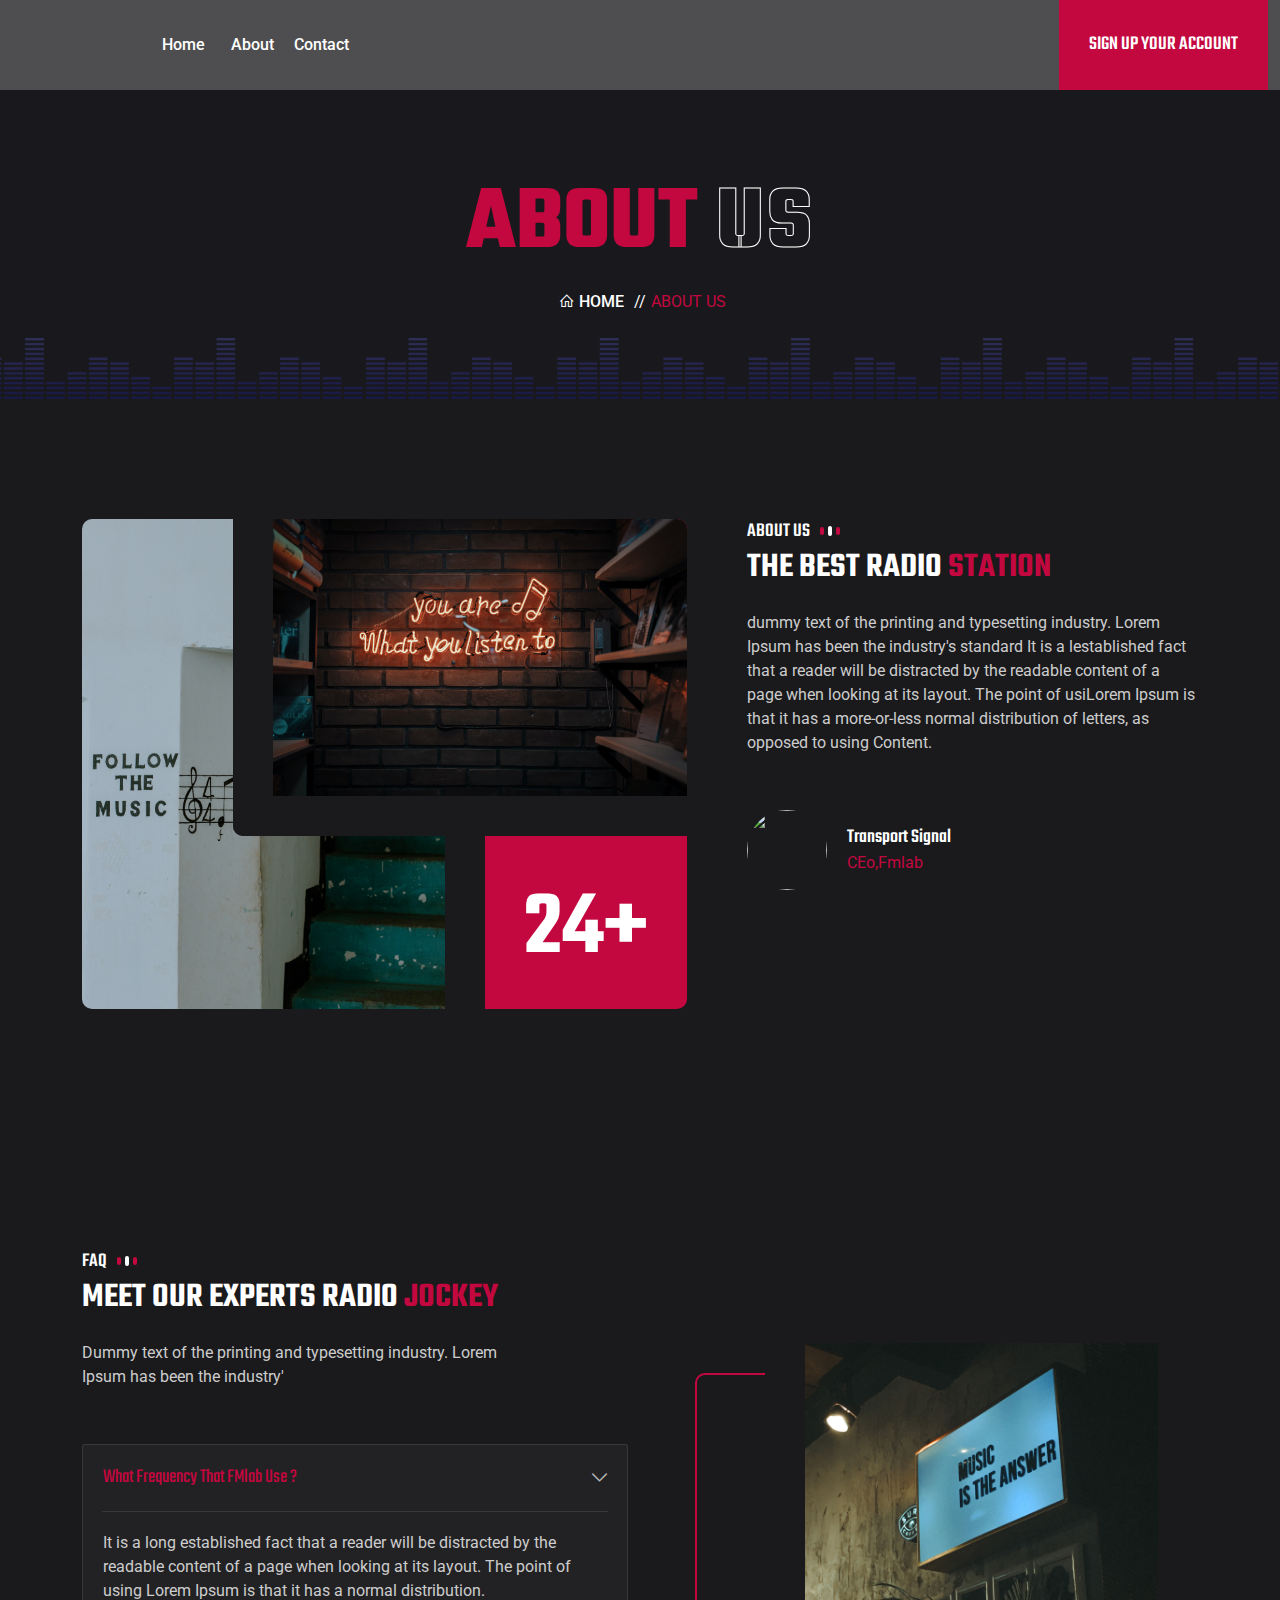
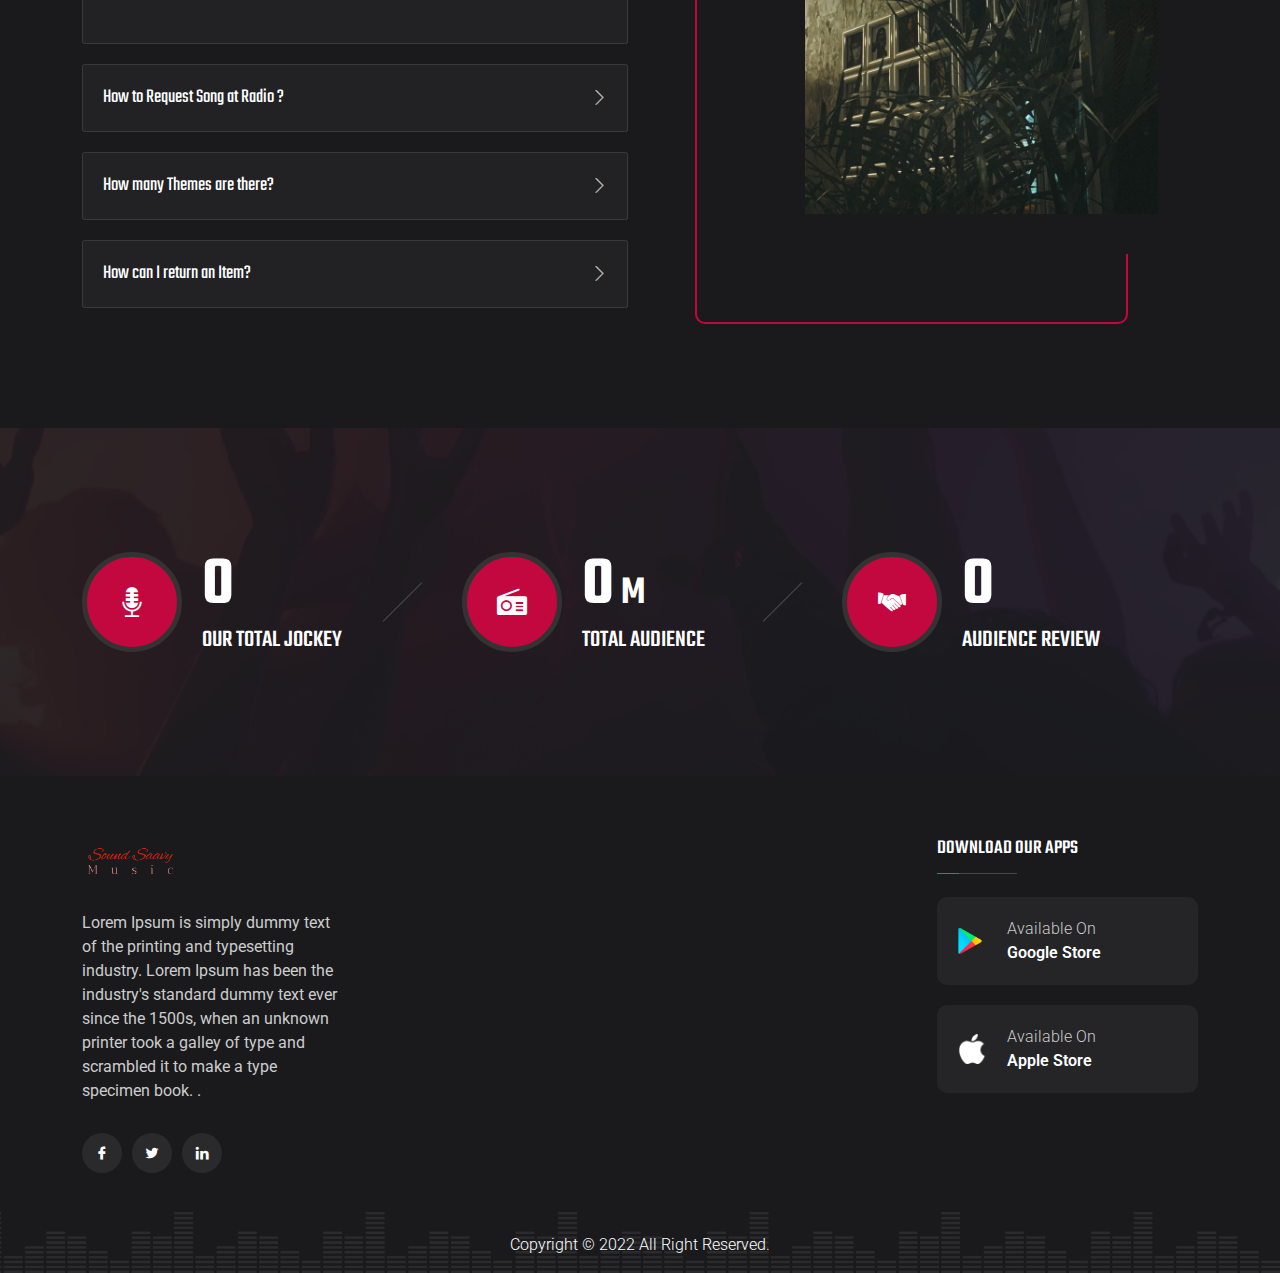
==== about.html @ d3294f7a "Upload Files" ====
<!DOCTYPE html>
<html lang="en">
    <head>
        <meta charset="UTF-8">
        <meta http-equiv="X-UA-Compatible" content="IE=edge">
        <meta name="viewport" content="width=device-width, initial-scale=1.0">
        <!-- Title -->
        <title> Sound Saavy - Hemaya Santhosh Jayen </title>
        <!-- Favicon -->
        <link rel="shortcut icon" href="assets/images/logo/favicon.png">
        <!-- Bootstrap -->
        <link rel="stylesheet" href="assets/css/bootstrap.min.css">
        <!-- Fontawesome -->
        <link rel="stylesheet" href="assets/css/fontawesome-all.min.css">
        <!-- Slick -->
        <link rel="stylesheet" href="assets/css/slick.css">
        <!-- line awesome -->
        <link rel="stylesheet" href="assets/css/line-awesome.min.css">
        <!-- Flaticon -->
        <link rel="stylesheet" href="assets/css/flaticon.css">
        <!-- Nice Select -->
        <link rel="stylesheet" href="assets/css/nice-select.css">
        <!-- Odometer -->
        <link rel="stylesheet" href="assets/css/odometer.css">
        <!-- Fraudio -->
        <link rel="stylesheet" href="assets/css/fraudio.min.css">
        <!-- Magnific Popup -->
        <link rel="stylesheet" href="assets/css/magnific-popup.css">
        <!-- Main css -->
        <link rel="stylesheet" href="assets/css/style.css">
    </head>
    <body>

    <!-- ==================== Bottom Header End Here ==================== -->
    <header class="header-bottom" id="header">
        <div class="container-fluid header-bottom__style-two">
            <nav class="navbar navbar-header__style-two navbar-expand-lg navbar-light">
                <a class="navbar-brand logo" href="index.html"><img src="assets/images/logo/Logo.png" alt=""></a>
                <button class="navbar-toggler header-button" type="button" data-bs-toggle="collapse" data-bs-target="#navbarSupportedContent" aria-controls="navbarSupportedContent" aria-expanded="false" aria-label="Toggle navigation">
                    <span id="hiddenNav"><i class="las la-bars"></i></span>
                </button>
                
                <div class="signup-button d-lg-block d-none">
                    <a href="#" class="btn--base header__style-two">Sign Up Your Account</a>
                </div>

                <div class="toggle-search-box d-lg-none d-block">
                    <div class="search-icon">
                        <span class="icon-search"></span>
                    </div>
                    <div class="search-input">
                        <form>
                            <input type="text" placeholder="Search...">
                            <button type="submit"><span class="icon-search"></span></button>
                        </form>
                    </div>
                </div>

                <div class="collapse navbar-collapse" id="navbarSupportedContent">
                    <ul class="navbar-nav nav-menu style-two">
                        <li class="nav-item dropdown">
                            <a class="nav-link style-two" href="index.html" role="button" data-bs-toggle="dropdown" aria-expanded="false"> Home <span class="nav-item__icon"></span> <span class="nav-item__icon-microphone"><span class="icon-mic-1"></span></span> </a>
                        </li> 
                        <li class="nav-item">
                            <a class="nav-link style-two" aria-current="page" href="#">About <span class="nav-item__icon-microphone"><span class="icon-mic-1"></span></span></a>
                        </li>
                        <li class="nav-item">
                            <a class="nav-link style-two" href="contact.html">Contact <span class="nav-item__icon-microphone"><span class="icon-mic-1"></span></span> </a>
                        </li>
                        <li class="nav-item d-lg-none d-block">
                            <div class="signup-button">
                                <a href="#" class="btn--base w-100 bg--base">Sign Up Your Account</a>
                            </div>
                        </li>
                    </ul>
                </div>
            </nav>
        </div>
    </header>
    <!-- ==================== Bottom Header End Here ==================== -->

    <!-- ============================ Breacumb Start ========================-->
    <div class="breadcumb bg-overlay-one">
        <div class="breadcumb__bottom-thumb">
            <img src="assets/images/thumb/banner-bid.png" alt="">
        </div>
        <div class="container">
            <div class="row justify-content-center">
                <div class="col-lg-8">
                    <div class="breadcumb__wrapper">
                        <span class="breadcumb__title">About <span class="breadcumb__title-lighten">us</span></span>
                        <ul class="breadcumb__list">
                            <li class="breadcumb__item"><a href="index.html" class="breadcumb__link"> <i class="las la-home"></i>  Home</a> </li>
                            <li class="breadcumb__item"> //</li>
                            <li class="breadcumb__item-text">About  us </li>
                        </ul>
                    </div>
                </div>
            </div>
        </div>
    </div>
    <!-- ============================ Breacumb End ========================-->

    <!-- ============================ About Us Start ========================-->
    <section class="about-us py-120">
        <div class="container">
            <div class="row gy-4">
                <div class="col-md-7 pe-lg-5">
                    <div class="about-left">
                        <div class="about-left__thumbs">
                            <img src="assets/images/thumb/about-img-01.jpeg" alt="">
                            <img src="assets/images/thumb/about-img-02.jpeg" alt="">
                        </div>
                        <div class="about-24">
                            <span class="about-24__text">24+</span>
                        </div>
                    </div>
                </div>
                <div class="col-md-5">
                    <div class="about-content">
                        <div class="section-heading style-two">
                            <h5 class="section-heading__subtitle"><span class="section-heading__bars bars-one"></span> About us <span class="section-heading__bars bars-two"></span></h5>
                            <h2 class="section-heading__title">the best radio <span class="section-heading__title-colored"> station</span> </h2>
                            <p class="section-heading__desc">dummy text of the printing and typesetting industry. Lorem 
                                Ipsum has been the industry's standard It is a lestablished fact that a reader will be distracted by the readable content of a page when looking at its layout. The point of usiLorem Ipsum is that it has a more-or-less normal distribution of letters, as opposed to using Content.</p>
                        </div>
                        <div class="about-info">
                            <div class="about-info__thumb">
                                <img src="assets/images/thumb/about-img.png" alt="">
                            </div>
                            <div class="about-info__details">
                                <h5 class="about-info__name">Transport Signal</h5>
                                <span class="about-info__designation">CEo,Fmlab</span>
                            </div>
                        </div>
                    </div>
                </div>
            </div>
        </div>
    </section>
    <!-- ============================ About Us End ========================-->

    <!-- ==================== Faq Start Here ==================== -->
    <section class="faq py-120">
        <div class="container">
            <div class="row gy-4 align-items-start align-items-lg-center">
                <div class="col-lg-5 col-lg-6">
                    <div class="section-heading style-two">
                        <h5 class="section-heading__subtitle"><span class="section-heading__bars bars-one"></span> faq <span class="section-heading__bars bars-two"></span></h5>
                        <h2 class="section-heading__title"> Meet Our Experts radio <span class="section-heading__title-colored">jockey</span> </h2>
                        <p class="section-heading__desc">Dummy text of the printing and typesetting industry. Lorem Ipsum has been the industry'</p>
                    </div>
                    <div class="accordion custom--accordion" id="accordionExample">
                        <div class="accordion-item">
                        <h5 class="accordion-header" id="headingOne">
                            <button class="accordion-button" type="button" data-bs-toggle="collapse" data-bs-target="#collapseOne" aria-expanded="true" aria-controls="collapseOne">
                                What Frequency That  FMlab Use ?
                            </button>
                        </h5>
                        <div id="collapseOne" class="accordion-collapse collapse show" aria-labelledby="headingOne" data-bs-parent="#accordionExample">
                            <div class="accordion-body">
                            <p class="accordion-body__desc">It is a long established fact that a reader will be distracted by the readable content of a page when looking at its layout. The point of using Lorem Ipsum is that it has a normal distribution.</p>
                            </div>
                        </div>
                        </div>
                        <div class="accordion-item">
                        <h5 class="accordion-header" id="headingTwo">
                            <button class="accordion-button collapsed" type="button" data-bs-toggle="collapse" data-bs-target="#collapseTwo" aria-expanded="false" aria-controls="collapseTwo">
                                How to Request Song at Radio ? 
                            </button>
                        </h5>
                        <div id="collapseTwo" class="accordion-collapse collapse" aria-labelledby="headingTwo" data-bs-parent="#accordionExample">
                            <div class="accordion-body">
                                <p class="accordion-body__desc">It was popularised in the 1960s with the release of Letraset sheets containing Lorem Ipsum passages The generated Lorem Ipsum is therefore always free from repetition</p>
                            </div>
                        </div>
                        </div>
                        <div class="accordion-item">
                        <h5 class="accordion-header" id="headingThree">
                            <button class="accordion-button collapsed" type="button" data-bs-toggle="collapse" data-bs-target="#collapseThree" aria-expanded="false" aria-controls="collapseThree">
                                How many Themes are there?
                            </button>
                        </h5>
                        <div id="collapseThree" class="accordion-collapse collapse" aria-labelledby="headingThree" data-bs-parent="#accordionExample">
                            <div class="accordion-body">
                                <p class="accordion-body__desc">There are many variations of passages of Lorem Ipsum available, but the majority have suffered alteration in some form, by injected humour, or randomised words which don't look even slightly believable. </p>
                            </div>
                        </div>
                        </div>
                        <div class="accordion-item">
                        <h5 class="accordion-header" id="headingFour">
                            <button class="accordion-button collapsed" type="button" data-bs-toggle="collapse" data-bs-target="#collapseFour" aria-expanded="false" aria-controls="collapseFour">
                                How can I return an Item?
                            </button>
                        </h5>
                        <div id="collapseFour" class="accordion-collapse collapse" aria-labelledby="headingFour" data-bs-parent="#accordionExample">
                            <div class="accordion-body">
                                <p class="accordion-body__desc">If you are going to use a passage of Lorem Ipsum, you need to be sure there isn't anything embarrassing hidden in the middle of text. All the Lorem Ipsum generators on the Internet tend to repeat predefined chunks as necessary,</p>
                            </div>
                        </div>
                        </div>
                    </div>
                </div>
                <div class="col-lg-6 col-lg-6 ps-lg-5">
                    <div class="accordion-right">
                        <div class="accordion-right__thumb">
                            <img src="assets/images/thumb/accordion-img.jpeg" alt="">
                            <audio class="fraudio circle-audio center-position">
                                <source src="assets/audios/love.mp3" type="audio/mpeg">
                            </audio>
                        </div>
                    </div>
                </div>
            </div>
        </div>
    </section>
    <!-- ==================== Faq End Here ==================== -->

    <!--=================================== Counter Up start=================================== -->
    <div class="counterup-wrapper py-120 bg-img bg-overlay-one" style="background-image: url(assets/images/thumb/counterup-bg.png);">
        <div class="container">
            <div class="row justify-content-center gy-4 counter-item-wrapper">
                <div class="col-lg-4 col-md-6">
                    <div class="counterup-item">
                        <div class="counterup-item__icon">
                            <span class="icon-mic-1"></span>
                        </div>
                        <div class="counterup-item__content">
                            <div class="counterup-item__number">
                                <h1 class="counterup-item__text"><span class="odometer" data-odometer-final="205">0</span></h1>
                            </div>
                            <h4 class="counterup-item__desc"> our Total jockey </h4>
                        </div>
                    </div>
                </div>
                <div class="col-lg-4 col-md-6">
                    <div class="counterup-item">
                        <div class="counterup-item__icon">
                            <span class="icon-radio-1"></span>
                        </div>
                        <div class="counterup-item__content">
                            <div class="counterup-item__number">
                                    <h1 class="counterup-item__text"><span class="odometer" data-odometer-final="98">0</span> M</h1>
                            </div>
                            <h4 class="counterup-item__desc"> Total Audience </h4>
                        </div>
                    </div>
                </div>
                <div class="col-lg-4 col-md-6">
                    <div class="counterup-item">
                        <div class="counterup-item__icon">
                            <span class="icon-handshake-1"></span>
                        </div>
                        <div class="counterup-item__content">
                            <div class="counterup-item__number">
                                    <h1 class="counterup-item__text"><span class="odometer" data-odometer-final="5.9">0</span></h1>
                            </div>
                            <h4 class="counterup-item__desc">  Audience Review </h4>
                        </div>
                    </div>
                </div>
            </div>
        </div>
    </div>
    <!--=================================== Counter Up End ===================================-->

    <!-- ==================== Footer End Here ==================== -->
    <footer class="footer-area bg-img" style="background-image: url(assets/images/thumb/footer-bid.png);">
        <div class="container footer-top py-60">
            <div class="row justify-content-center gy-5">
                <div class="col-xl-3 col-sm-6">
                    <div class="footer-item">
                        <div class="footer-item__logo">
                            <a href="index.html"> <img src="assets/images/logo/footer-logo.png" alt=""></a>
                        </div>
                        <p class="footer-item__desc">Lorem Ipsum is simply dummy text of the printing and typesetting industry. Lorem Ipsum has been the industry's standard dummy text ever since the 1500s, when an unknown printer took a galley of type and scrambled it to make a type specimen book. 
                            .</p>
                        <ul class="social-list style-two">
                            <li class="social-list__item"><a href="https://www.facebook.com" class="social-list__link"><span class="icon-facebook"></span></a> </li>
                            <li class="social-list__item"><a href="https://www.twitter.com" class="social-list__link"> <span class="icon-twitter"></span></a></li>
                            <li class="social-list__item"><a href="https://www.linkedin.com" class="social-list__link"> <span class="icon-linkedin"></span></a></li>
                        </ul>
                    </div>
                </div>
                <div class="col-xl-3 col-sm-6">
                    <div class="footer-item">
                    </div>
                </div>
                <div class="col-xl-3 col-sm-6">
                    <div class="footer-item">
                    </div>
                </div>
                <div class="col-xl-3 col-sm-6">
                    <div class="footer-item">
                        <h5 class="footer-item__title">download our apps</h5>
                        <ul class="download-list">
                            <li class="download-list__item">
                                <a href="https://play.google.com/store/games?hl=en&gl=US" class="download-list__link w-100">
                                    <div class="download-list__icon">
                                        <img src="assets/images/icons/play-icon.png" alt="">
                                    </div>
                                    <div class="download-list__content">
                                        <span class="download-list__subtitle">Available On</span>
                                        <span class="download-list__title">Google Store</span>
                                    </div>
                                </a>
                            </li>
                            <li class="download-list__item">
                                <a href="https://www.apple.com/app-store/" class="download-list__link w-100">
                                    <div class="download-list__icon">
                                        <img src="assets/images/icons/apple.png" alt="">
                                    </div>
                                    <div class="download-list__content">
                                        <span class="download-list__subtitle">Available On</span>
                                        <span class="download-list__title">Apple Store</span>
                                    </div>
                                </a>
                            </li>
                        </ul>
                    </div>
                </div>
            </div>
        </div>
        <!-- bottom Footer -->
    <div class="bottom-footer pb-3">
        <div class="container">
            <div class="row gy-3">
                <div class="col-md-12 text-center">
                    <div class="bottom-footer-text text-white"> Copyright © 2022 All Right Reserved.</div>
                </div>
            </div>
        </div>
    </div>
    </footer>
    <!-- ==================== Footer End Here ==================== -->
    <a class="scroll-top"><i class="fas fa-angle-double-up"></i></a>

    </body>
</html>
---- assets/css/line-awesome.min.css ----
.la,.lab,.lad,.lal,.lar,.las{-moz-osx-font-smoothing:grayscale;-webkit-font-smoothing:antialiased;display:inline-block;font-style:normal;font-variant:normal;text-rendering:auto;line-height:1}.la-lg{font-size:1.33333em;line-height:.75em;vertical-align:-.0667em}.la-xs{font-size:.75em}.la-sm{font-size:.875em}.la-1x{font-size:1em}.la-2x{font-size:2em}.la-3x{font-size:3em}.la-4x{font-size:4em}.la-5x{font-size:5em}.la-6x{font-size:6em}.la-7x{font-size:7em}.la-8x{font-size:8em}.la-9x{font-size:9em}.la-10x{font-size:10em}.la-fw{text-align:center;width:1.25em}.la-ul{list-style-type:none;margin-left:2.5em;padding-left:0}.la-ul>li{position:relative}.la-li{left:-2em;position:absolute;text-align:center;width:2em;line-height:inherit}.la-border{border:solid .08em #eee;border-radius:.1em;padding:.2em .25em .15em}.la-pull-left{float:left}.la-pull-right{float:right}.la.la-pull-left,.lab.la-pull-left,.lal.la-pull-left,.lar.la-pull-left,.las.la-pull-left{margin-right:.3em}.la.la-pull-right,.lab.la-pull-right,.lal.la-pull-right,.lar.la-pull-right,.las.la-pull-right{margin-left:.3em}.la-spin{-webkit-animation:la-spin 2s infinite linear;animation:la-spin 2s infinite linear}.la-pulse{-webkit-animation:la-spin 1s infinite steps(8);animation:la-spin 1s infinite steps(8)}@-webkit-keyframes la-spin{0%{-webkit-transform:rotate(0);transform:rotate(0)}100%{-webkit-transform:rotate(360deg);transform:rotate(360deg)}}@keyframes la-spin{0%{-webkit-transform:rotate(0);transform:rotate(0)}100%{-webkit-transform:rotate(360deg);transform:rotate(360deg)}}.la-rotate-90{-webkit-transform:rotate(90deg);transform:rotate(90deg)}.la-rotate-180{-webkit-transform:rotate(180deg);transform:rotate(180deg)}.la-rotate-270{-webkit-transform:rotate(270deg);transform:rotate(270deg)}.la-flip-horizontal{-webkit-transform:scale(-1,1);transform:scale(-1,1)}.la-flip-vertical{-webkit-transform:scale(1,-1);transform:scale(1,-1)}.la-flip-both,.la-flip-horizontal.la-flip-vertical{-webkit-transform:scale(-1,-1);transform:scale(-1,-1)}:root .la-flip-both,:root .la-flip-horizontal,:root .la-flip-vertical,:root .la-rotate-180,:root .la-rotate-270,:root .la-rotate-90{-webkit-filter:none;filter:none}.la-stack{display:inline-block;height:2em;line-height:2em;position:relative;vertical-align:middle;width:2.5em}.la-stack-1x,.la-stack-2x{left:0;position:absolute;text-align:center;width:100%}.la-stack-1x{line-height:inherit}.la-stack-2x{font-size:2em}.la-inverse{color:#fff}.la-500px:before{content:"\f26e"}.la-accessible-icon:before{content:"\f368"}.la-accusoft:before{content:"\f369"}.la-acquisitions-incorporated:before{content:"\f6af"}.la-ad:before{content:"\f641"}.la-address-book:before{content:"\f2b9"}.la-address-card:before{content:"\f2bb"}.la-adjust:before{content:"\f042"}.la-adn:before{content:"\f170"}.la-adobe:before{content:"\f778"}.la-adversal:before{content:"\f36a"}.la-affiliatetheme:before{content:"\f36b"}.la-air-freshener:before{content:"\f5d0"}.la-airbnb:before{content:"\f834"}.la-algolia:before{content:"\f36c"}.la-align-center:before{content:"\f037"}.la-align-justify:before{content:"\f039"}.la-align-left:before{content:"\f036"}.la-align-right:before{content:"\f038"}.la-alipay:before{content:"\f642"}.la-allergies:before{content:"\f461"}.la-amazon:before{content:"\f270"}.la-amazon-pay:before{content:"\f42c"}.la-ambulance:before{content:"\f0f9"}.la-american-sign-language-interpreting:before{content:"\f2a3"}.la-amilia:before{content:"\f36d"}.la-anchor:before{content:"\f13d"}.la-android:before{content:"\f17b"}.la-angellist:before{content:"\f209"}.la-angle-double-down:before{content:"\f103"}.la-angle-double-left:before{content:"\f100"}.la-angle-double-right:before{content:"\f101"}.la-angle-double-up:before{content:"\f102"}.la-angle-down:before{content:"\f107"}.la-angle-left:before{content:"\f104"}.la-angle-right:before{content:"\f105"}.la-angle-up:before{content:"\f106"}.la-angry:before{content:"\f556"}.la-angrycreative:before{content:"\f36e"}.la-angular:before{content:"\f420"}.la-ankh:before{content:"\f644"}.la-app-store:before{content:"\f36f"}.la-app-store-ios:before{content:"\f370"}.la-apper:before{content:"\f371"}.la-apple:before{content:"\f179"}.la-apple-alt:before{content:"\f5d1"}.la-apple-pay:before{content:"\f415"}.la-archive:before{content:"\f187"}.la-archway:before{content:"\f557"}.la-arrow-alt-circle-down:before{content:"\f358"}.la-arrow-alt-circle-left:before{content:"\f359"}.la-arrow-alt-circle-right:before{content:"\f35a"}.la-arrow-alt-circle-up:before{content:"\f35b"}.la-arrow-circle-down:before{content:"\f0ab"}.la-arrow-circle-left:before{content:"\f0a8"}.la-arrow-circle-right:before{content:"\f0a9"}.la-arrow-circle-up:before{content:"\f0aa"}.la-arrow-down:before{content:"\f063"}.la-arrow-left:before{content:"\f060"}.la-arrow-right:before{content:"\f061"}.la-arrow-up:before{content:"\f062"}.la-arrows-alt:before{content:"\f0b2"}.la-arrows-alt-h:before{content:"\f337"}.la-arrows-alt-v:before{content:"\f338"}.la-artstation:before{content:"\f77a"}.la-assistive-listening-systems:before{content:"\f2a2"}.la-asterisk:before{content:"\f069"}.la-asymmetrik:before{content:"\f372"}.la-at:before{content:"\f1fa"}.la-atlas:before{content:"\f558"}.la-atlassian:before{content:"\f77b"}.la-atom:before{content:"\f5d2"}.la-audible:before{content:"\f373"}.la-audio-description:before{content:"\f29e"}.la-autoprefixer:before{content:"\f41c"}.la-avianex:before{content:"\f374"}.la-aviato:before{content:"\f421"}.la-award:before{content:"\f559"}.la-aws:before{content:"\f375"}.la-baby:before{content:"\f77c"}.la-baby-carriage:before{content:"\f77d"}.la-backspace:before{content:"\f55a"}.la-backward:before{content:"\f04a"}.la-bacon:before{content:"\f7e5"}.la-balance-scale:before{content:"\f24e"}.la-balance-scale-left:before{content:"\f515"}.la-balance-scale-right:before{content:"\f516"}.la-ban:before{content:"\f05e"}.la-band-aid:before{content:"\f462"}.la-bandcamp:before{content:"\f2d5"}.la-barcode:before{content:"\f02a"}.la-bars:before{content:"\f0c9"}.la-baseball-ball:before{content:"\f433"}.la-basketball-ball:before{content:"\f434"}.la-bath:before{content:"\f2cd"}.la-battery-empty:before{content:"\f244"}.la-battery-full:before{content:"\f240"}.la-battery-half:before{content:"\f242"}.la-battery-quarter:before{content:"\f243"}.la-battery-three-quarters:before{content:"\f241"}.la-battle-net:before{content:"\f835"}.la-bed:before{content:"\f236"}.la-beer:before{content:"\f0fc"}.la-behance:before{content:"\f1b4"}.la-behance-square:before{content:"\f1b5"}.la-bell:before{content:"\f0f3"}.la-bell-slash:before{content:"\f1f6"}.la-bezier-curve:before{content:"\f55b"}.la-bible:before{content:"\f647"}.la-bicycle:before{content:"\f206"}.la-biking:before{content:"\f84a"}.la-bimobject:before{content:"\f378"}.la-binoculars:before{content:"\f1e5"}.la-biohazard:before{content:"\f780"}.la-birthday-cake:before{content:"\f1fd"}.la-bitbucket:before{content:"\f171"}.la-bitcoin:before{content:"\f379"}.la-bity:before{content:"\f37a"}.la-black-tie:before{content:"\f27e"}.la-blackberry:before{content:"\f37b"}.la-blender:before{content:"\f517"}.la-blender-phone:before{content:"\f6b6"}.la-blind:before{content:"\f29d"}.la-blog:before{content:"\f781"}.la-blogger:before{content:"\f37c"}.la-blogger-b:before{content:"\f37d"}.la-bluetooth:before{content:"\f293"}.la-bluetooth-b:before{content:"\f294"}.la-bold:before{content:"\f032"}.la-bolt:before{content:"\f0e7"}.la-bomb:before{content:"\f1e2"}.la-bone:before{content:"\f5d7"}.la-bong:before{content:"\f55c"}.la-book:before{content:"\f02d"}.la-book-dead:before{content:"\f6b7"}.la-book-medical:before{content:"\f7e6"}.la-book-open:before{content:"\f518"}.la-book-reader:before{content:"\f5da"}.la-bookmark:before{content:"\f02e"}.la-bootstrap:before{content:"\f836"}.la-border-all:before{content:"\f84c"}.la-border-none:before{content:"\f850"}.la-border-style:before{content:"\f853"}.la-bowling-ball:before{content:"\f436"}.la-box:before{content:"\f466"}.la-box-open:before{content:"\f49e"}.la-boxes:before{content:"\f468"}.la-braille:before{content:"\f2a1"}.la-brain:before{content:"\f5dc"}.la-bread-slice:before{content:"\f7ec"}.la-briefcase:before{content:"\f0b1"}.la-briefcase-medical:before{content:"\f469"}.la-broadcast-tower:before{content:"\f519"}.la-broom:before{content:"\f51a"}.la-brush:before{content:"\f55d"}.la-btc:before{content:"\f15a"}.la-buffer:before{content:"\f837"}.la-bug:before{content:"\f188"}.la-building:before{content:"\f1ad"}.la-bullhorn:before{content:"\f0a1"}.la-bullseye:before{content:"\f140"}.la-burn:before{content:"\f46a"}.la-buromobelexperte:before{content:"\f37f"}.la-bus:before{content:"\f207"}.la-bus-alt:before{content:"\f55e"}.la-business-time:before{content:"\f64a"}.la-buy-n-large:before{content:"\f8a6"}.la-buysellads:before{content:"\f20d"}.la-calculator:before{content:"\f1ec"}.la-calendar:before{content:"\f133"}.la-calendar-alt:before{content:"\f073"}.la-calendar-check:before{content:"\f274"}.la-calendar-day:before{content:"\f783"}.la-calendar-minus:before{content:"\f272"}.la-calendar-plus:before{content:"\f271"}.la-calendar-times:before{content:"\f273"}.la-calendar-week:before{content:"\f784"}.la-camera:before{content:"\f030"}.la-camera-retro:before{content:"\f083"}.la-campground:before{content:"\f6bb"}.la-canadian-maple-leaf:before{content:"\f785"}.la-candy-cane:before{content:"\f786"}.la-cannabis:before{content:"\f55f"}.la-capsules:before{content:"\f46b"}.la-car:before{content:"\f1b9"}.la-car-alt:before{content:"\f5de"}.la-car-battery:before{content:"\f5df"}.la-car-crash:before{content:"\f5e1"}.la-car-side:before{content:"\f5e4"}.la-caret-down:before{content:"\f0d7"}.la-caret-left:before{content:"\f0d9"}.la-caret-right:before{content:"\f0da"}.la-caret-square-down:before{content:"\f150"}.la-caret-square-left:before{content:"\f191"}.la-caret-square-right:before{content:"\f152"}.la-caret-square-up:before{content:"\f151"}.la-caret-up:before{content:"\f0d8"}.la-carrot:before{content:"\f787"}.la-cart-arrow-down:before{content:"\f218"}.la-cart-plus:before{content:"\f217"}.la-cash-register:before{content:"\f788"}.la-cat:before{content:"\f6be"}.la-cc-amazon-pay:before{content:"\f42d"}.la-cc-amex:before{content:"\f1f3"}.la-cc-apple-pay:before{content:"\f416"}.la-cc-diners-club:before{content:"\f24c"}.la-cc-discover:before{content:"\f1f2"}.la-cc-jcb:before{content:"\f24b"}.la-cc-mastercard:before{content:"\f1f1"}.la-cc-paypal:before{content:"\f1f4"}.la-cc-stripe:before{content:"\f1f5"}.la-cc-visa:before{content:"\f1f0"}.la-centercode:before{content:"\f380"}.la-centos:before{content:"\f789"}.la-certificate:before{content:"\f0a3"}.la-chair:before{content:"\f6c0"}.la-chalkboard:before{content:"\f51b"}.la-chalkboard-teacher:before{content:"\f51c"}.la-charging-station:before{content:"\f5e7"}.la-chart-area:before{content:"\f1fe"}.la-chart-bar:before{content:"\f080"}.la-chart-line:before{content:"\f201"}.la-chart-pie:before{content:"\f200"}.la-check:before{content:"\f00c"}.la-check-circle:before{content:"\f058"}.la-check-double:before{content:"\f560"}.la-check-square:before{content:"\f14a"}.la-cheese:before{content:"\f7ef"}.la-chess:before{content:"\f439"}.la-chess-bishop:before{content:"\f43a"}.la-chess-board:before{content:"\f43c"}.la-chess-king:before{content:"\f43f"}.la-chess-knight:before{content:"\f441"}.la-chess-pawn:before{content:"\f443"}.la-chess-queen:before{content:"\f445"}.la-chess-rook:before{content:"\f447"}.la-chevron-circle-down:before{content:"\f13a"}.la-chevron-circle-left:before{content:"\f137"}.la-chevron-circle-right:before{content:"\f138"}.la-chevron-circle-up:before{content:"\f139"}.la-chevron-down:before{content:"\f078"}.la-chevron-left:before{content:"\f053"}.la-chevron-right:before{content:"\f054"}.la-chevron-up:before{content:"\f077"}.la-child:before{content:"\f1ae"}.la-chrome:before{content:"\f268"}.la-chromecast:before{content:"\f838"}.la-church:before{content:"\f51d"}.la-circle:before{content:"\f111"}.la-circle-notch:before{content:"\f1ce"}.la-city:before{content:"\f64f"}.la-clinic-medical:before{content:"\f7f2"}.la-clipboard:before{content:"\f328"}.la-clipboard-check:before{content:"\f46c"}.la-clipboard-list:before{content:"\f46d"}.la-clock:before{content:"\f017"}.la-clone:before{content:"\f24d"}.la-closed-captioning:before{content:"\f20a"}.la-cloud:before{content:"\f0c2"}.la-cloud-download-alt:before{content:"\f381"}.la-cloud-meatball:before{content:"\f73b"}.la-cloud-moon:before{content:"\f6c3"}.la-cloud-moon-rain:before{content:"\f73c"}.la-cloud-rain:before{content:"\f73d"}.la-cloud-showers-heavy:before{content:"\f740"}.la-cloud-sun:before{content:"\f6c4"}.la-cloud-sun-rain:before{content:"\f743"}.la-cloud-upload-alt:before{content:"\f382"}.la-cloudscale:before{content:"\f383"}.la-cloudsmith:before{content:"\f384"}.la-cloudversify:before{content:"\f385"}.la-cocktail:before{content:"\f561"}.la-code:before{content:"\f121"}.la-code-branch:before{content:"\f126"}.la-codepen:before{content:"\f1cb"}.la-codiepie:before{content:"\f284"}.la-coffee:before{content:"\f0f4"}.la-cog:before{content:"\f013"}.la-cogs:before{content:"\f085"}.la-coins:before{content:"\f51e"}.la-columns:before{content:"\f0db"}.la-comment:before{content:"\f075"}.la-comment-alt:before{content:"\f27a"}.la-comment-dollar:before{content:"\f651"}.la-comment-dots:before{content:"\f4ad"}.la-comment-medical:before{content:"\f7f5"}.la-comment-slash:before{content:"\f4b3"}.la-comments:before{content:"\f086"}.la-comments-dollar:before{content:"\f653"}.la-compact-disc:before{content:"\f51f"}.la-compass:before{content:"\f14e"}.la-compress:before{content:"\f066"}.la-compress-arrows-alt:before{content:"\f78c"}.la-concierge-bell:before{content:"\f562"}.la-confluence:before{content:"\f78d"}.la-connectdevelop:before{content:"\f20e"}.la-contao:before{content:"\f26d"}.la-cookie:before{content:"\f563"}.la-cookie-bite:before{content:"\f564"}.la-copy:before{content:"\f0c5"}.la-copyright:before{content:"\f1f9"}.la-cotton-bureau:before{content:"\f89e"}.la-couch:before{content:"\f4b8"}.la-cpanel:before{content:"\f388"}.la-creative-commons:before{content:"\f25e"}.la-creative-commons-by:before{content:"\f4e7"}.la-creative-commons-nc:before{content:"\f4e8"}.la-creative-commons-nc-eu:before{content:"\f4e9"}.la-creative-commons-nc-jp:before{content:"\f4ea"}.la-creative-commons-nd:before{content:"\f4eb"}.la-creative-commons-pd:before{content:"\f4ec"}.la-creative-commons-pd-alt:before{content:"\f4ed"}.la-creative-commons-remix:before{content:"\f4ee"}.la-creative-commons-sa:before{content:"\f4ef"}.la-creative-commons-sampling:before{content:"\f4f0"}.la-creative-commons-sampling-plus:before{content:"\f4f1"}.la-creative-commons-share:before{content:"\f4f2"}.la-creative-commons-zero:before{content:"\f4f3"}.la-credit-card:before{content:"\f09d"}.la-critical-role:before{content:"\f6c9"}.la-crop:before{content:"\f125"}.la-crop-alt:before{content:"\f565"}.la-cross:before{content:"\f654"}.la-crosshairs:before{content:"\f05b"}.la-crow:before{content:"\f520"}.la-crown:before{content:"\f521"}.la-crutch:before{content:"\f7f7"}.la-css3:before{content:"\f13c"}.la-css3-alt:before{content:"\f38b"}.la-cube:before{content:"\f1b2"}.la-cubes:before{content:"\f1b3"}.la-cut:before{content:"\f0c4"}.la-cuttlefish:before{content:"\f38c"}.la-d-and-d:before{content:"\f38d"}.la-d-and-d-beyond:before{content:"\f6ca"}.la-dashcube:before{content:"\f210"}.la-database:before{content:"\f1c0"}.la-deaf:before{content:"\f2a4"}.la-delicious:before{content:"\f1a5"}.la-democrat:before{content:"\f747"}.la-deploydog:before{content:"\f38e"}.la-deskpro:before{content:"\f38f"}.la-desktop:before{content:"\f108"}.la-dev:before{content:"\f6cc"}.la-deviantart:before{content:"\f1bd"}.la-dharmachakra:before{content:"\f655"}.la-dhl:before{content:"\f790"}.la-diagnoses:before{content:"\f470"}.la-diaspora:before{content:"\f791"}.la-dice:before{content:"\f522"}.la-dice-d20:before{content:"\f6cf"}.la-dice-d6:before{content:"\f6d1"}.la-dice-five:before{content:"\f523"}.la-dice-four:before{content:"\f524"}.la-dice-one:before{content:"\f525"}.la-dice-six:before{content:"\f526"}.la-dice-three:before{content:"\f527"}.la-dice-two:before{content:"\f528"}.la-digg:before{content:"\f1a6"}.la-digital-ocean:before{content:"\f391"}.la-digital-tachograph:before{content:"\f566"}.la-directions:before{content:"\f5eb"}.la-discord:before{content:"\f392"}.la-discourse:before{content:"\f393"}.la-divide:before{content:"\f529"}.la-dizzy:before{content:"\f567"}.la-dna:before{content:"\f471"}.la-dochub:before{content:"\f394"}.la-docker:before{content:"\f395"}.la-dog:before{content:"\f6d3"}.la-dollar-sign:before{content:"\f155"}.la-dolly:before{content:"\f472"}.la-dolly-flatbed:before{content:"\f474"}.la-donate:before{content:"\f4b9"}.la-door-closed:before{content:"\f52a"}.la-door-open:before{content:"\f52b"}.la-dot-circle:before{content:"\f192"}.la-dove:before{content:"\f4ba"}.la-download:before{content:"\f019"}.la-draft2digital:before{content:"\f396"}.la-drafting-compass:before{content:"\f568"}.la-dragon:before{content:"\f6d5"}.la-draw-polygon:before{content:"\f5ee"}.la-dribbble:before{content:"\f17d"}.la-dribbble-square:before{content:"\f397"}.la-dropbox:before{content:"\f16b"}.la-drum:before{content:"\f569"}.la-drum-steelpan:before{content:"\f56a"}.la-drumstick-bite:before{content:"\f6d7"}.la-drupal:before{content:"\f1a9"}.la-dumbbell:before{content:"\f44b"}.la-dumpster:before{content:"\f793"}.la-dumpster-fire:before{content:"\f794"}.la-dungeon:before{content:"\f6d9"}.la-dyalog:before{content:"\f399"}.la-earlybirds:before{content:"\f39a"}.la-ebay:before{content:"\f4f4"}.la-edge:before{content:"\f282"}.la-edit:before{content:"\f044"}.la-egg:before{content:"\f7fb"}.la-eject:before{content:"\f052"}.la-elementor:before{content:"\f430"}.la-ellipsis-h:before{content:"\f141"}.la-ellipsis-v:before{content:"\f142"}.la-ello:before{content:"\f5f1"}.la-ember:before{content:"\f423"}.la-empire:before{content:"\f1d1"}.la-envelope:before{content:"\f0e0"}.la-envelope-open:before{content:"\f2b6"}.la-envelope-open-text:before{content:"\f658"}.la-envelope-square:before{content:"\f199"}.la-envira:before{content:"\f299"}.la-equals:before{content:"\f52c"}.la-eraser:before{content:"\f12d"}.la-erlang:before{content:"\f39d"}.la-ethereum:before{content:"\f42e"}.la-ethernet:before{content:"\f796"}.la-etsy:before{content:"\f2d7"}.la-euro-sign:before{content:"\f153"}.la-evernote:before{content:"\f839"}.la-exchange-alt:before{content:"\f362"}.la-exclamation:before{content:"\f12a"}.la-exclamation-circle:before{content:"\f06a"}.la-exclamation-triangle:before{content:"\f071"}.la-expand:before{content:"\f065"}.la-expand-arrows-alt:before{content:"\f31e"}.la-expeditedssl:before{content:"\f23e"}.la-external-link-alt:before{content:"\f35d"}.la-external-link-square-alt:before{content:"\f360"}.la-eye:before{content:"\f06e"}.la-eye-dropper:before{content:"\f1fb"}.la-eye-slash:before{content:"\f070"}.la-facebook:before{content:"\f09a"}.la-facebook-f:before{content:"\f39e"}.la-facebook-messenger:before{content:"\f39f"}.la-facebook-square:before{content:"\f082"}.la-fan:before{content:"\f863"}.la-fantasy-flight-games:before{content:"\f6dc"}.la-fast-backward:before{content:"\f049"}.la-fast-forward:before{content:"\f050"}.la-fax:before{content:"\f1ac"}.la-feather:before{content:"\f52d"}.la-feather-alt:before{content:"\f56b"}.la-fedex:before{content:"\f797"}.la-fedora:before{content:"\f798"}.la-female:before{content:"\f182"}.la-fighter-jet:before{content:"\f0fb"}.la-figma:before{content:"\f799"}.la-file:before{content:"\f15b"}.la-file-alt:before{content:"\f15c"}.la-file-archive:before{content:"\f1c6"}.la-file-audio:before{content:"\f1c7"}.la-file-code:before{content:"\f1c9"}.la-file-contract:before{content:"\f56c"}.la-file-csv:before{content:"\f6dd"}.la-file-download:before{content:"\f56d"}.la-file-excel:before{content:"\f1c3"}.la-file-export:before{content:"\f56e"}.la-file-image:before{content:"\f1c5"}.la-file-import:before{content:"\f56f"}.la-file-invoice:before{content:"\f570"}.la-file-invoice-dollar:before{content:"\f571"}.la-file-medical:before{content:"\f477"}.la-file-medical-alt:before{content:"\f478"}.la-file-pdf:before{content:"\f1c1"}.la-file-powerpoint:before{content:"\f1c4"}.la-file-prescription:before{content:"\f572"}.la-file-signature:before{content:"\f573"}.la-file-upload:before{content:"\f574"}.la-file-video:before{content:"\f1c8"}.la-file-word:before{content:"\f1c2"}.la-fill:before{content:"\f575"}.la-fill-drip:before{content:"\f576"}.la-film:before{content:"\f008"}.la-filter:before{content:"\f0b0"}.la-fingerprint:before{content:"\f577"}.la-fire:before{content:"\f06d"}.la-fire-alt:before{content:"\f7e4"}.la-fire-extinguisher:before{content:"\f134"}.la-firefox:before{content:"\f269"}.la-first-aid:before{content:"\f479"}.la-first-order:before{content:"\f2b0"}.la-first-order-alt:before{content:"\f50a"}.la-firstdraft:before{content:"\f3a1"}.la-fish:before{content:"\f578"}.la-fist-raised:before{content:"\f6de"}.la-flag:before{content:"\f024"}.la-flag-checkered:before{content:"\f11e"}.la-flag-usa:before{content:"\f74d"}.la-flask:before{content:"\f0c3"}.la-flickr:before{content:"\f16e"}.la-flipboard:before{content:"\f44d"}.la-flushed:before{content:"\f579"}.la-fly:before{content:"\f417"}.la-folder:before{content:"\f07b"}.la-folder-minus:before{content:"\f65d"}.la-folder-open:before{content:"\f07c"}.la-folder-plus:before{content:"\f65e"}.la-font:before{content:"\f031"}.la-font-awesome:before{content:"\f2b4"}.la-font-awesome-alt:before{content:"\f35c"}.la-font-awesome-flag:before{content:"\f425"}.la-font-awesome-logo-full:before{content:"\f4e6"}.la-fonticons:before{content:"\f280"}.la-fonticons-fi:before{content:"\f3a2"}.la-football-ball:before{content:"\f44e"}.la-fort-awesome:before{content:"\f286"}.la-fort-awesome-alt:before{content:"\f3a3"}.la-forumbee:before{content:"\f211"}.la-forward:before{content:"\f04e"}.la-foursquare:before{content:"\f180"}.la-free-code-camp:before{content:"\f2c5"}.la-freebsd:before{content:"\f3a4"}.la-frog:before{content:"\f52e"}.la-frown:before{content:"\f119"}.la-frown-open:before{content:"\f57a"}.la-fulcrum:before{content:"\f50b"}.la-funnel-dollar:before{content:"\f662"}.la-futbol:before{content:"\f1e3"}.la-galactic-republic:before{content:"\f50c"}.la-galactic-senate:before{content:"\f50d"}.la-gamepad:before{content:"\f11b"}.la-gas-pump:before{content:"\f52f"}.la-gavel:before{content:"\f0e3"}.la-gem:before{content:"\f3a5"}.la-genderless:before{content:"\f22d"}.la-get-pocket:before{content:"\f265"}.la-gg:before{content:"\f260"}.la-gg-circle:before{content:"\f261"}.la-ghost:before{content:"\f6e2"}.la-gift:before{content:"\f06b"}.la-gifts:before{content:"\f79c"}.la-git:before{content:"\f1d3"}.la-git-alt:before{content:"\f841"}.la-git-square:before{content:"\f1d2"}.la-github:before{content:"\f09b"}.la-github-alt:before{content:"\f113"}.la-github-square:before{content:"\f092"}.la-gitkraken:before{content:"\f3a6"}.la-gitlab:before{content:"\f296"}.la-gitter:before{content:"\f426"}.la-glass-cheers:before{content:"\f79f"}.la-glass-martini:before{content:"\f000"}.la-glass-martini-alt:before{content:"\f57b"}.la-glass-whiskey:before{content:"\f7a0"}.la-glasses:before{content:"\f530"}.la-glide:before{content:"\f2a5"}.la-glide-g:before{content:"\f2a6"}.la-globe:before{content:"\f0ac"}.la-globe-africa:before{content:"\f57c"}.la-globe-americas:before{content:"\f57d"}.la-globe-asia:before{content:"\f57e"}.la-globe-europe:before{content:"\f7a2"}.la-gofore:before{content:"\f3a7"}.la-golf-ball:before{content:"\f450"}.la-goodreads:before{content:"\f3a8"}.la-goodreads-g:before{content:"\f3a9"}.la-google:before{content:"\f1a0"}.la-google-drive:before{content:"\f3aa"}.la-google-play:before{content:"\f3ab"}.la-google-plus:before{content:"\f2b3"}.la-google-plus-g:before{content:"\f0d5"}.la-google-plus-square:before{content:"\f0d4"}.la-google-wallet:before{content:"\f1ee"}.la-gopuram:before{content:"\f664"}.la-graduation-cap:before{content:"\f19d"}.la-gratipay:before{content:"\f184"}.la-grav:before{content:"\f2d6"}.la-greater-than:before{content:"\f531"}.la-greater-than-equal:before{content:"\f532"}.la-grimace:before{content:"\f57f"}.la-grin:before{content:"\f580"}.la-grin-alt:before{content:"\f581"}.la-grin-beam:before{content:"\f582"}.la-grin-beam-sweat:before{content:"\f583"}.la-grin-hearts:before{content:"\f584"}.la-grin-squint:before{content:"\f585"}.la-grin-squint-tears:before{content:"\f586"}.la-grin-stars:before{content:"\f587"}.la-grin-tears:before{content:"\f588"}.la-grin-tongue:before{content:"\f589"}.la-grin-tongue-squint:before{content:"\f58a"}.la-grin-tongue-wink:before{content:"\f58b"}.la-grin-wink:before{content:"\f58c"}.la-grip-horizontal:before{content:"\f58d"}.la-grip-lines:before{content:"\f7a4"}.la-grip-lines-vertical:before{content:"\f7a5"}.la-grip-vertical:before{content:"\f58e"}.la-gripfire:before{content:"\f3ac"}.la-grunt:before{content:"\f3ad"}.la-guitar:before{content:"\f7a6"}.la-gulp:before{content:"\f3ae"}.la-h-square:before{content:"\f0fd"}.la-hacker-news:before{content:"\f1d4"}.la-hacker-news-square:before{content:"\f3af"}.la-hackerrank:before{content:"\f5f7"}.la-hamburger:before{content:"\f805"}.la-hammer:before{content:"\f6e3"}.la-hamsa:before{content:"\f665"}.la-hand-holding:before{content:"\f4bd"}.la-hand-holding-heart:before{content:"\f4be"}.la-hand-holding-usd:before{content:"\f4c0"}.la-hand-lizard:before{content:"\f258"}.la-hand-middle-finger:before{content:"\f806"}.la-hand-paper:before{content:"\f256"}.la-hand-peace:before{content:"\f25b"}.la-hand-point-down:before{content:"\f0a7"}.la-hand-point-left:before{content:"\f0a5"}.la-hand-point-right:before{content:"\f0a4"}.la-hand-point-up:before{content:"\f0a6"}.la-hand-pointer:before{content:"\f25a"}.la-hand-rock:before{content:"\f255"}.la-hand-scissors:before{content:"\f257"}.la-hand-spock:before{content:"\f259"}.la-hands:before{content:"\f4c2"}.la-hands-helping:before{content:"\f4c4"}.la-handshake:before{content:"\f2b5"}.la-hanukiah:before{content:"\f6e6"}.la-hard-hat:before{content:"\f807"}.la-hashtag:before{content:"\f292"}.la-hat-cowboy:before{content:"\f8c0"}.la-hat-cowboy-side:before{content:"\f8c1"}.la-hat-wizard:before{content:"\f6e8"}.la-haykal:before{content:"\f666"}.la-hdd:before{content:"\f0a0"}.la-heading:before{content:"\f1dc"}.la-headphones:before{content:"\f025"}.la-headphones-alt:before{content:"\f58f"}.la-headset:before{content:"\f590"}.la-heart:before{content:"\f004"}.la-heart-broken:before{content:"\f7a9"}.la-heartbeat:before{content:"\f21e"}.la-helicopter:before{content:"\f533"}.la-highlighter:before{content:"\f591"}.la-hiking:before{content:"\f6ec"}.la-hippo:before{content:"\f6ed"}.la-hips:before{content:"\f452"}.la-hire-a-helper:before{content:"\f3b0"}.la-history:before{content:"\f1da"}.la-hockey-puck:before{content:"\f453"}.la-holly-berry:before{content:"\f7aa"}.la-home:before{content:"\f015"}.la-hooli:before{content:"\f427"}.la-hornbill:before{content:"\f592"}.la-horse:before{content:"\f6f0"}.la-horse-head:before{content:"\f7ab"}.la-hospital:before{content:"\f0f8"}.la-hospital-alt:before{content:"\f47d"}.la-hospital-symbol:before{content:"\f47e"}.la-hot-tub:before{content:"\f593"}.la-hotdog:before{content:"\f80f"}.la-hotel:before{content:"\f594"}.la-hotjar:before{content:"\f3b1"}.la-hourglass:before{content:"\f254"}.la-hourglass-end:before{content:"\f253"}.la-hourglass-half:before{content:"\f252"}.la-hourglass-start:before{content:"\f251"}.la-house-damage:before{content:"\f6f1"}.la-houzz:before{content:"\f27c"}.la-hryvnia:before{content:"\f6f2"}.la-html5:before{content:"\f13b"}.la-hubspot:before{content:"\f3b2"}.la-i-cursor:before{content:"\f246"}.la-ice-cream:before{content:"\f810"}.la-icicles:before{content:"\f7ad"}.la-icons:before{content:"\f86d"}.la-id-badge:before{content:"\f2c1"}.la-id-card:before{content:"\f2c2"}.la-id-card-alt:before{content:"\f47f"}.la-igloo:before{content:"\f7ae"}.la-image:before{content:"\f03e"}.la-images:before{content:"\f302"}.la-imdb:before{content:"\f2d8"}.la-inbox:before{content:"\f01c"}.la-indent:before{content:"\f03c"}.la-industry:before{content:"\f275"}.la-infinity:before{content:"\f534"}.la-info:before{content:"\f129"}.la-info-circle:before{content:"\f05a"}.la-instagram:before{content:"\f16d"}.la-intercom:before{content:"\f7af"}.la-internet-explorer:before{content:"\f26b"}.la-invision:before{content:"\f7b0"}.la-ioxhost:before{content:"\f208"}.la-italic:before{content:"\f033"}.la-itch-io:before{content:"\f83a"}.la-itunes:before{content:"\f3b4"}.la-itunes-note:before{content:"\f3b5"}.la-java:before{content:"\f4e4"}.la-jedi:before{content:"\f669"}.la-jedi-order:before{content:"\f50e"}.la-jenkins:before{content:"\f3b6"}.la-jira:before{content:"\f7b1"}.la-joget:before{content:"\f3b7"}.la-joint:before{content:"\f595"}.la-joomla:before{content:"\f1aa"}.la-journal-whills:before{content:"\f66a"}.la-js:before{content:"\f3b8"}.la-js-square:before{content:"\f3b9"}.la-jsfiddle:before{content:"\f1cc"}.la-kaaba:before{content:"\f66b"}.la-kaggle:before{content:"\f5fa"}.la-key:before{content:"\f084"}.la-keybase:before{content:"\f4f5"}.la-keyboard:before{content:"\f11c"}.la-keycdn:before{content:"\f3ba"}.la-khanda:before{content:"\f66d"}.la-kickstarter:before{content:"\f3bb"}.la-kickstarter-k:before{content:"\f3bc"}.la-kiss:before{content:"\f596"}.la-kiss-beam:before{content:"\f597"}.la-kiss-wink-heart:before{content:"\f598"}.la-kiwi-bird:before{content:"\f535"}.la-korvue:before{content:"\f42f"}.la-landmark:before{content:"\f66f"}.la-language:before{content:"\f1ab"}.la-laptop:before{content:"\f109"}.la-laptop-code:before{content:"\f5fc"}.la-laptop-medical:before{content:"\f812"}.la-laravel:before{content:"\f3bd"}.la-lastfm:before{content:"\f202"}.la-lastfm-square:before{content:"\f203"}.la-laugh:before{content:"\f599"}.la-laugh-beam:before{content:"\f59a"}.la-laugh-squint:before{content:"\f59b"}.la-laugh-wink:before{content:"\f59c"}.la-layer-group:before{content:"\f5fd"}.la-leaf:before{content:"\f06c"}.la-leanpub:before{content:"\f212"}.la-lemon:before{content:"\f094"}.la-less:before{content:"\f41d"}.la-less-than:before{content:"\f536"}.la-less-than-equal:before{content:"\f537"}.la-level-down-alt:before{content:"\f3be"}.la-level-up-alt:before{content:"\f3bf"}.la-life-ring:before{content:"\f1cd"}.la-lightbulb:before{content:"\f0eb"}.la-line:before{content:"\f3c0"}.la-link:before{content:"\f0c1"}.la-linkedin:before{content:"\f08c"}.la-linkedin-in:before{content:"\f0e1"}.la-linode:before{content:"\f2b8"}.la-linux:before{content:"\f17c"}.la-lira-sign:before{content:"\f195"}.la-list:before{content:"\f03a"}.la-list-alt:before{content:"\f022"}.la-list-ol:before{content:"\f0cb"}.la-list-ul:before{content:"\f0ca"}.la-location-arrow:before{content:"\f124"}.la-lock:before{content:"\f023"}.la-lock-open:before{content:"\f3c1"}.la-long-arrow-alt-down:before{content:"\f309"}.la-long-arrow-alt-left:before{content:"\f30a"}.la-long-arrow-alt-right:before{content:"\f30b"}.la-long-arrow-alt-up:before{content:"\f30c"}.la-low-vision:before{content:"\f2a8"}.la-luggage-cart:before{content:"\f59d"}.la-lyft:before{content:"\f3c3"}.la-magento:before{content:"\f3c4"}.la-magic:before{content:"\f0d0"}.la-magnet:before{content:"\f076"}.la-mail-bulk:before{content:"\f674"}.la-mailchimp:before{content:"\f59e"}.la-male:before{content:"\f183"}.la-mandalorian:before{content:"\f50f"}.la-map:before{content:"\f279"}.la-map-marked:before{content:"\f59f"}.la-map-marked-alt:before{content:"\f5a0"}.la-map-marker:before{content:"\f041"}.la-map-marker-alt:before{content:"\f3c5"}.la-map-pin:before{content:"\f276"}.la-map-signs:before{content:"\f277"}.la-markdown:before{content:"\f60f"}.la-marker:before{content:"\f5a1"}.la-mars:before{content:"\f222"}.la-mars-double:before{content:"\f227"}.la-mars-stroke:before{content:"\f229"}.la-mars-stroke-h:before{content:"\f22b"}.la-mars-stroke-v:before{content:"\f22a"}.la-mask:before{content:"\f6fa"}.la-mastodon:before{content:"\f4f6"}.la-maxcdn:before{content:"\f136"}.la-mdb:before{content:"\f8ca"}.la-medal:before{content:"\f5a2"}.la-medapps:before{content:"\f3c6"}.la-medium:before{content:"\f23a"}.la-medium-m:before{content:"\f3c7"}.la-medkit:before{content:"\f0fa"}.la-medrt:before{content:"\f3c8"}.la-meetup:before{content:"\f2e0"}.la-megaport:before{content:"\f5a3"}.la-meh:before{content:"\f11a"}.la-meh-blank:before{content:"\f5a4"}.la-meh-rolling-eyes:before{content:"\f5a5"}.la-memory:before{content:"\f538"}.la-mendeley:before{content:"\f7b3"}.la-menorah:before{content:"\f676"}.la-mercury:before{content:"\f223"}.la-meteor:before{content:"\f753"}.la-microchip:before{content:"\f2db"}.la-microphone:before{content:"\f130"}.la-microphone-alt:before{content:"\f3c9"}.la-microphone-alt-slash:before{content:"\f539"}.la-microphone-slash:before{content:"\f131"}.la-microscope:before{content:"\f610"}.la-microsoft:before{content:"\f3ca"}.la-minus:before{content:"\f068"}.la-minus-circle:before{content:"\f056"}.la-minus-square:before{content:"\f146"}.la-mitten:before{content:"\f7b5"}.la-mix:before{content:"\f3cb"}.la-mixcloud:before{content:"\f289"}.la-mizuni:before{content:"\f3cc"}.la-mobile:before{content:"\f10b"}.la-mobile-alt:before{content:"\f3cd"}.la-modx:before{content:"\f285"}.la-monero:before{content:"\f3d0"}.la-money-bill:before{content:"\f0d6"}.la-money-bill-alt:before{content:"\f3d1"}.la-money-bill-wave:before{content:"\f53a"}.la-money-bill-wave-alt:before{content:"\f53b"}.la-money-check:before{content:"\f53c"}.la-money-check-alt:before{content:"\f53d"}.la-monument:before{content:"\f5a6"}.la-moon:before{content:"\f186"}.la-mortar-pestle:before{content:"\f5a7"}.la-mosque:before{content:"\f678"}.la-motorcycle:before{content:"\f21c"}.la-mountain:before{content:"\f6fc"}.la-mouse:before{content:"\f8cc"}.la-mouse-pointer:before{content:"\f245"}.la-mug-hot:before{content:"\f7b6"}.la-music:before{content:"\f001"}.la-napster:before{content:"\f3d2"}.la-neos:before{content:"\f612"}.la-network-wired:before{content:"\f6ff"}.la-neuter:before{content:"\f22c"}.la-newspaper:before{content:"\f1ea"}.la-nimblr:before{content:"\f5a8"}.la-node:before{content:"\f419"}.la-node-js:before{content:"\f3d3"}.la-not-equal:before{content:"\f53e"}.la-notes-medical:before{content:"\f481"}.la-npm:before{content:"\f3d4"}.la-ns8:before{content:"\f3d5"}.la-nutritionix:before{content:"\f3d6"}.la-object-group:before{content:"\f247"}.la-object-ungroup:before{content:"\f248"}.la-odnoklassniki:before{content:"\f263"}.la-odnoklassniki-square:before{content:"\f264"}.la-oil-can:before{content:"\f613"}.la-old-republic:before{content:"\f510"}.la-om:before{content:"\f679"}.la-opencart:before{content:"\f23d"}.la-openid:before{content:"\f19b"}.la-opera:before{content:"\f26a"}.la-optin-monster:before{content:"\f23c"}.la-orcid:before{content:"\f8d2"}.la-osi:before{content:"\f41a"}.la-otter:before{content:"\f700"}.la-outdent:before{content:"\f03b"}.la-page4:before{content:"\f3d7"}.la-pagelines:before{content:"\f18c"}.la-pager:before{content:"\f815"}.la-paint-brush:before{content:"\f1fc"}.la-paint-roller:before{content:"\f5aa"}.la-palette:before{content:"\f53f"}.la-palfed:before{content:"\f3d8"}.la-pallet:before{content:"\f482"}.la-paper-plane:before{content:"\f1d8"}.la-paperclip:before{content:"\f0c6"}.la-parachute-box:before{content:"\f4cd"}.la-paragraph:before{content:"\f1dd"}.la-parking:before{content:"\f540"}.la-passport:before{content:"\f5ab"}.la-pastafarianism:before{content:"\f67b"}.la-paste:before{content:"\f0ea"}.la-patreon:before{content:"\f3d9"}.la-pause:before{content:"\f04c"}.la-pause-circle:before{content:"\f28b"}.la-paw:before{content:"\f1b0"}.la-paypal:before{content:"\f1ed"}.la-peace:before{content:"\f67c"}.la-pen:before{content:"\f304"}.la-pen-alt:before{content:"\f305"}.la-pen-fancy:before{content:"\f5ac"}.la-pen-nib:before{content:"\f5ad"}.la-pen-square:before{content:"\f14b"}.la-pencil-alt:before{content:"\f303"}.la-pencil-ruler:before{content:"\f5ae"}.la-penny-arcade:before{content:"\f704"}.la-people-carry:before{content:"\f4ce"}.la-pepper-hot:before{content:"\f816"}.la-percent:before{content:"\f295"}.la-percentage:before{content:"\f541"}.la-periscope:before{content:"\f3da"}.la-person-booth:before{content:"\f756"}.la-phabricator:before{content:"\f3db"}.la-phoenix-framework:before{content:"\f3dc"}.la-phoenix-squadron:before{content:"\f511"}.la-phone:before{content:"\f095"}.la-phone-alt:before{content:"\f879"}.la-phone-slash:before{content:"\f3dd"}.la-phone-square:before{content:"\f098"}.la-phone-square-alt:before{content:"\f87b"}.la-phone-volume:before{content:"\f2a0"}.la-photo-video:before{content:"\f87c"}.la-php:before{content:"\f457"}.la-pied-piper:before{content:"\f2ae"}.la-pied-piper-alt:before{content:"\f1a8"}.la-pied-piper-hat:before{content:"\f4e5"}.la-pied-piper-pp:before{content:"\f1a7"}.la-piggy-bank:before{content:"\f4d3"}.la-pills:before{content:"\f484"}.la-pinterest:before{content:"\f0d2"}.la-pinterest-p:before{content:"\f231"}.la-pinterest-square:before{content:"\f0d3"}.la-pizza-slice:before{content:"\f818"}.la-place-of-worship:before{content:"\f67f"}.la-plane:before{content:"\f072"}.la-plane-arrival:before{content:"\f5af"}.la-plane-departure:before{content:"\f5b0"}.la-play:before{content:"\f04b"}.la-play-circle:before{content:"\f144"}.la-playstation:before{content:"\f3df"}.la-plug:before{content:"\f1e6"}.la-plus:before{content:"\f067"}.la-plus-circle:before{content:"\f055"}.la-plus-square:before{content:"\f0fe"}.la-podcast:before{content:"\f2ce"}.la-poll:before{content:"\f681"}.la-poll-h:before{content:"\f682"}.la-poo:before{content:"\f2fe"}.la-poo-storm:before{content:"\f75a"}.la-poop:before{content:"\f619"}.la-portrait:before{content:"\f3e0"}.la-pound-sign:before{content:"\f154"}.la-power-off:before{content:"\f011"}.la-pray:before{content:"\f683"}.la-praying-hands:before{content:"\f684"}.la-prescription:before{content:"\f5b1"}.la-prescription-bottle:before{content:"\f485"}.la-prescription-bottle-alt:before{content:"\f486"}.la-print:before{content:"\f02f"}.la-procedures:before{content:"\f487"}.la-product-hunt:before{content:"\f288"}.la-project-diagram:before{content:"\f542"}.la-pushed:before{content:"\f3e1"}.la-puzzle-piece:before{content:"\f12e"}.la-python:before{content:"\f3e2"}.la-qq:before{content:"\f1d6"}.la-qrcode:before{content:"\f029"}.la-question:before{content:"\f128"}.la-question-circle:before{content:"\f059"}.la-quidditch:before{content:"\f458"}.la-quinscape:before{content:"\f459"}.la-quora:before{content:"\f2c4"}.la-quote-left:before{content:"\f10d"}.la-quote-right:before{content:"\f10e"}.la-quran:before{content:"\f687"}.la-r-project:before{content:"\f4f7"}.la-radiation:before{content:"\f7b9"}.la-radiation-alt:before{content:"\f7ba"}.la-rainbow:before{content:"\f75b"}.la-random:before{content:"\f074"}.la-raspberry-pi:before{content:"\f7bb"}.la-ravelry:before{content:"\f2d9"}.la-react:before{content:"\f41b"}.la-reacteurope:before{content:"\f75d"}.la-readme:before{content:"\f4d5"}.la-rebel:before{content:"\f1d0"}.la-receipt:before{content:"\f543"}.la-record-vinyl:before{content:"\f8d9"}.la-recycle:before{content:"\f1b8"}.la-red-river:before{content:"\f3e3"}.la-reddit:before{content:"\f1a1"}.la-reddit-alien:before{content:"\f281"}.la-reddit-square:before{content:"\f1a2"}.la-redhat:before{content:"\f7bc"}.la-redo:before{content:"\f01e"}.la-redo-alt:before{content:"\f2f9"}.la-registered:before{content:"\f25d"}.la-remove-format:before{content:"\f87d"}.la-renren:before{content:"\f18b"}.la-reply:before{content:"\f3e5"}.la-reply-all:before{content:"\f122"}.la-replyd:before{content:"\f3e6"}.la-republican:before{content:"\f75e"}.la-researchgate:before{content:"\f4f8"}.la-resolving:before{content:"\f3e7"}.la-restroom:before{content:"\f7bd"}.la-retweet:before{content:"\f079"}.la-rev:before{content:"\f5b2"}.la-ribbon:before{content:"\f4d6"}.la-ring:before{content:"\f70b"}.la-road:before{content:"\f018"}.la-robot:before{content:"\f544"}.la-rocket:before{content:"\f135"}.la-rocketchat:before{content:"\f3e8"}.la-rockrms:before{content:"\f3e9"}.la-route:before{content:"\f4d7"}.la-rss:before{content:"\f09e"}.la-rss-square:before{content:"\f143"}.la-ruble-sign:before{content:"\f158"}.la-ruler:before{content:"\f545"}.la-ruler-combined:before{content:"\f546"}.la-ruler-horizontal:before{content:"\f547"}.la-ruler-vertical:before{content:"\f548"}.la-running:before{content:"\f70c"}.la-rupee-sign:before{content:"\f156"}.la-sad-cry:before{content:"\f5b3"}.la-sad-tear:before{content:"\f5b4"}.la-safari:before{content:"\f267"}.la-salesforce:before{content:"\f83b"}.la-sass:before{content:"\f41e"}.la-satellite:before{content:"\f7bf"}.la-satellite-dish:before{content:"\f7c0"}.la-save:before{content:"\f0c7"}.la-schlix:before{content:"\f3ea"}.la-school:before{content:"\f549"}.la-screwdriver:before{content:"\f54a"}.la-scribd:before{content:"\f28a"}.la-scroll:before{content:"\f70e"}.la-sd-card:before{content:"\f7c2"}.la-search:before{content:"\f002"}.la-search-dollar:before{content:"\f688"}.la-search-location:before{content:"\f689"}.la-search-minus:before{content:"\f010"}.la-search-plus:before{content:"\f00e"}.la-searchengin:before{content:"\f3eb"}.la-seedling:before{content:"\f4d8"}.la-sellcast:before{content:"\f2da"}.la-sellsy:before{content:"\f213"}.la-server:before{content:"\f233"}.la-servicestack:before{content:"\f3ec"}.la-shapes:before{content:"\f61f"}.la-share:before{content:"\f064"}.la-share-alt:before{content:"\f1e0"}.la-share-alt-square:before{content:"\f1e1"}.la-share-square:before{content:"\f14d"}.la-shekel-sign:before{content:"\f20b"}.la-shield-alt:before{content:"\f3ed"}.la-ship:before{content:"\f21a"}.la-shipping-fast:before{content:"\f48b"}.la-shirtsinbulk:before{content:"\f214"}.la-shoe-prints:before{content:"\f54b"}.la-shopping-bag:before{content:"\f290"}.la-shopping-basket:before{content:"\f291"}.la-shopping-cart:before{content:"\f07a"}.la-shopware:before{content:"\f5b5"}.la-shower:before{content:"\f2cc"}.la-shuttle-van:before{content:"\f5b6"}.la-sign:before{content:"\f4d9"}.la-sign-in-alt:before{content:"\f2f6"}.la-sign-language:before{content:"\f2a7"}.la-sign-out-alt:before{content:"\f2f5"}.la-signal:before{content:"\f012"}.la-signature:before{content:"\f5b7"}.la-sim-card:before{content:"\f7c4"}.la-simplybuilt:before{content:"\f215"}.la-sistrix:before{content:"\f3ee"}.la-sitemap:before{content:"\f0e8"}.la-sith:before{content:"\f512"}.la-skating:before{content:"\f7c5"}.la-sketch:before{content:"\f7c6"}.la-skiing:before{content:"\f7c9"}.la-skiing-nordic:before{content:"\f7ca"}.la-skull:before{content:"\f54c"}.la-skull-crossbones:before{content:"\f714"}.la-skyatlas:before{content:"\f216"}.la-skype:before{content:"\f17e"}.la-slack:before{content:"\f198"}.la-slack-hash:before{content:"\f3ef"}.la-slash:before{content:"\f715"}.la-sleigh:before{content:"\f7cc"}.la-sliders-h:before{content:"\f1de"}.la-slideshare:before{content:"\f1e7"}.la-smile:before{content:"\f118"}.la-smile-beam:before{content:"\f5b8"}.la-smile-wink:before{content:"\f4da"}.la-smog:before{content:"\f75f"}.la-smoking:before{content:"\f48d"}.la-smoking-ban:before{content:"\f54d"}.la-sms:before{content:"\f7cd"}.la-snapchat:before{content:"\f2ab"}.la-snapchat-ghost:before{content:"\f2ac"}.la-snapchat-square:before{content:"\f2ad"}.la-snowboarding:before{content:"\f7ce"}.la-snowflake:before{content:"\f2dc"}.la-snowman:before{content:"\f7d0"}.la-snowplow:before{content:"\f7d2"}.la-socks:before{content:"\f696"}.la-solar-panel:before{content:"\f5ba"}.la-sort:before{content:"\f0dc"}.la-sort-alpha-down:before{content:"\f15d"}.la-sort-alpha-down-alt:before{content:"\f881"}.la-sort-alpha-up:before{content:"\f15e"}.la-sort-alpha-up-alt:before{content:"\f882"}.la-sort-amount-down:before{content:"\f160"}.la-sort-amount-down-alt:before{content:"\f884"}.la-sort-amount-up:before{content:"\f161"}.la-sort-amount-up-alt:before{content:"\f885"}.la-sort-down:before{content:"\f0dd"}.la-sort-numeric-down:before{content:"\f162"}.la-sort-numeric-down-alt:before{content:"\f886"}.la-sort-numeric-up:before{content:"\f163"}.la-sort-numeric-up-alt:before{content:"\f887"}.la-sort-up:before{content:"\f0de"}.la-soundcloud:before{content:"\f1be"}.la-sourcetree:before{content:"\f7d3"}.la-spa:before{content:"\f5bb"}.la-space-shuttle:before{content:"\f197"}.la-speakap:before{content:"\f3f3"}.la-speaker-deck:before{content:"\f83c"}.la-spell-check:before{content:"\f891"}.la-spider:before{content:"\f717"}.la-spinner:before{content:"\f110"}.la-splotch:before{content:"\f5bc"}.la-spotify:before{content:"\f1bc"}.la-spray-can:before{content:"\f5bd"}.la-square:before{content:"\f0c8"}.la-square-full:before{content:"\f45c"}.la-square-root-alt:before{content:"\f698"}.la-squarespace:before{content:"\f5be"}.la-stack-exchange:before{content:"\f18d"}.la-stack-overflow:before{content:"\f16c"}.la-stackpath:before{content:"\f842"}.la-stamp:before{content:"\f5bf"}.la-star:before{content:"\f005"}.la-star-and-crescent:before{content:"\f699"}.la-star-half:before{content:"\f089"}.la-star-half-alt:before{content:"\f5c0"}.la-star-of-david:before{content:"\f69a"}.la-star-of-life:before{content:"\f621"}.la-staylinked:before{content:"\f3f5"}.la-steam:before{content:"\f1b6"}.la-steam-square:before{content:"\f1b7"}.la-steam-symbol:before{content:"\f3f6"}.la-step-backward:before{content:"\f048"}.la-step-forward:before{content:"\f051"}.la-stethoscope:before{content:"\f0f1"}.la-sticker-mule:before{content:"\f3f7"}.la-sticky-note:before{content:"\f249"}.la-stop:before{content:"\f04d"}.la-stop-circle:before{content:"\f28d"}.la-stopwatch:before{content:"\f2f2"}.la-store:before{content:"\f54e"}.la-store-alt:before{content:"\f54f"}.la-strava:before{content:"\f428"}.la-stream:before{content:"\f550"}.la-street-view:before{content:"\f21d"}.la-strikethrough:before{content:"\f0cc"}.la-stripe:before{content:"\f429"}.la-stripe-s:before{content:"\f42a"}.la-stroopwafel:before{content:"\f551"}.la-studiovinari:before{content:"\f3f8"}.la-stumbleupon:before{content:"\f1a4"}.la-stumbleupon-circle:before{content:"\f1a3"}.la-subscript:before{content:"\f12c"}.la-subway:before{content:"\f239"}.la-suitcase:before{content:"\f0f2"}.la-suitcase-rolling:before{content:"\f5c1"}.la-sun:before{content:"\f185"}.la-superpowers:before{content:"\f2dd"}.la-superscript:before{content:"\f12b"}.la-supple:before{content:"\f3f9"}.la-surprise:before{content:"\f5c2"}.la-suse:before{content:"\f7d6"}.la-swatchbook:before{content:"\f5c3"}.la-swift:before{content:"\f8e1"}.la-swimmer:before{content:"\f5c4"}.la-swimming-pool:before{content:"\f5c5"}.la-symfony:before{content:"\f83d"}.la-synagogue:before{content:"\f69b"}.la-sync:before{content:"\f021"}.la-sync-alt:before{content:"\f2f1"}.la-syringe:before{content:"\f48e"}.la-table:before{content:"\f0ce"}.la-table-tennis:before{content:"\f45d"}.la-tablet:before{content:"\f10a"}.la-tablet-alt:before{content:"\f3fa"}.la-tablets:before{content:"\f490"}.la-tachometer-alt:before{content:"\f3fd"}.la-tag:before{content:"\f02b"}.la-tags:before{content:"\f02c"}.la-tape:before{content:"\f4db"}.la-tasks:before{content:"\f0ae"}.la-taxi:before{content:"\f1ba"}.la-teamspeak:before{content:"\f4f9"}.la-teeth:before{content:"\f62e"}.la-teeth-open:before{content:"\f62f"}.la-telegram:before{content:"\f2c6"}.la-telegram-plane:before{content:"\f3fe"}.la-temperature-high:before{content:"\f769"}.la-temperature-low:before{content:"\f76b"}.la-tencent-weibo:before{content:"\f1d5"}.la-tenge:before{content:"\f7d7"}.la-terminal:before{content:"\f120"}.la-text-height:before{content:"\f034"}.la-text-width:before{content:"\f035"}.la-th:before{content:"\f00a"}.la-th-large:before{content:"\f009"}.la-th-list:before{content:"\f00b"}.la-the-red-yeti:before{content:"\f69d"}.la-theater-masks:before{content:"\f630"}.la-themeco:before{content:"\f5c6"}.la-themeisle:before{content:"\f2b2"}.la-thermometer:before{content:"\f491"}.la-thermometer-empty:before{content:"\f2cb"}.la-thermometer-full:before{content:"\f2c7"}.la-thermometer-half:before{content:"\f2c9"}.la-thermometer-quarter:before{content:"\f2ca"}.la-thermometer-three-quarters:before{content:"\f2c8"}.la-think-peaks:before{content:"\f731"}.la-thumbs-down:before{content:"\f165"}.la-thumbs-up:before{content:"\f164"}.la-thumbtack:before{content:"\f08d"}.la-ticket-alt:before{content:"\f3ff"}.la-times:before{content:"\f00d"}.la-times-circle:before{content:"\f057"}.la-tint:before{content:"\f043"}.la-tint-slash:before{content:"\f5c7"}.la-tired:before{content:"\f5c8"}.la-toggle-off:before{content:"\f204"}.la-toggle-on:before{content:"\f205"}.la-toilet:before{content:"\f7d8"}.la-toilet-paper:before{content:"\f71e"}.la-toolbox:before{content:"\f552"}.la-tools:before{content:"\f7d9"}.la-tooth:before{content:"\f5c9"}.la-torah:before{content:"\f6a0"}.la-torii-gate:before{content:"\f6a1"}.la-tractor:before{content:"\f722"}.la-trade-federation:before{content:"\f513"}.la-trademark:before{content:"\f25c"}.la-traffic-light:before{content:"\f637"}.la-train:before{content:"\f238"}.la-tram:before{content:"\f7da"}.la-transgender:before{content:"\f224"}.la-transgender-alt:before{content:"\f225"}.la-trash:before{content:"\f1f8"}.la-trash-alt:before{content:"\f2ed"}.la-trash-restore:before{content:"\f829"}.la-trash-restore-alt:before{content:"\f82a"}.la-tree:before{content:"\f1bb"}.la-trello:before{content:"\f181"}.la-tripadvisor:before{content:"\f262"}.la-trophy:before{content:"\f091"}.la-truck:before{content:"\f0d1"}.la-truck-loading:before{content:"\f4de"}.la-truck-monster:before{content:"\f63b"}.la-truck-moving:before{content:"\f4df"}.la-truck-pickup:before{content:"\f63c"}.la-tshirt:before{content:"\f553"}.la-tty:before{content:"\f1e4"}.la-tumblr:before{content:"\f173"}.la-tumblr-square:before{content:"\f174"}.la-tv:before{content:"\f26c"}.la-twitch:before{content:"\f1e8"}.la-twitter:before{content:"\f099"}.la-twitter-square:before{content:"\f081"}.la-typo3:before{content:"\f42b"}.la-uber:before{content:"\f402"}.la-ubuntu:before{content:"\f7df"}.la-uikit:before{content:"\f403"}.la-umbraco:before{content:"\f8e8"}.la-umbrella:before{content:"\f0e9"}.la-umbrella-beach:before{content:"\f5ca"}.la-underline:before{content:"\f0cd"}.la-undo:before{content:"\f0e2"}.la-undo-alt:before{content:"\f2ea"}.la-uniregistry:before{content:"\f404"}.la-universal-access:before{content:"\f29a"}.la-university:before{content:"\f19c"}.la-unlink:before{content:"\f127"}.la-unlock:before{content:"\f09c"}.la-unlock-alt:before{content:"\f13e"}.la-untappd:before{content:"\f405"}.la-upload:before{content:"\f093"}.la-ups:before{content:"\f7e0"}.la-usb:before{content:"\f287"}.la-user:before{content:"\f007"}.la-user-alt:before{content:"\f406"}.la-user-alt-slash:before{content:"\f4fa"}.la-user-astronaut:before{content:"\f4fb"}.la-user-check:before{content:"\f4fc"}.la-user-circle:before{content:"\f2bd"}.la-user-clock:before{content:"\f4fd"}.la-user-cog:before{content:"\f4fe"}.la-user-edit:before{content:"\f4ff"}.la-user-friends:before{content:"\f500"}.la-user-graduate:before{content:"\f501"}.la-user-injured:before{content:"\f728"}.la-user-lock:before{content:"\f502"}.la-user-md:before{content:"\f0f0"}.la-user-minus:before{content:"\f503"}.la-user-ninja:before{content:"\f504"}.la-user-nurse:before{content:"\f82f"}.la-user-plus:before{content:"\f234"}.la-user-secret:before{content:"\f21b"}.la-user-shield:before{content:"\f505"}.la-user-slash:before{content:"\f506"}.la-user-tag:before{content:"\f507"}.la-user-tie:before{content:"\f508"}.la-user-times:before{content:"\f235"}.la-users:before{content:"\f0c0"}.la-users-cog:before{content:"\f509"}.la-usps:before{content:"\f7e1"}.la-ussunnah:before{content:"\f407"}.la-utensil-spoon:before{content:"\f2e5"}.la-utensils:before{content:"\f2e7"}.la-vaadin:before{content:"\f408"}.la-vector-square:before{content:"\f5cb"}.la-venus:before{content:"\f221"}.la-venus-double:before{content:"\f226"}.la-venus-mars:before{content:"\f228"}.la-viacoin:before{content:"\f237"}.la-viadeo:before{content:"\f2a9"}.la-viadeo-square:before{content:"\f2aa"}.la-vial:before{content:"\f492"}.la-vials:before{content:"\f493"}.la-viber:before{content:"\f409"}.la-video:before{content:"\f03d"}.la-video-slash:before{content:"\f4e2"}.la-vihara:before{content:"\f6a7"}.la-vimeo:before{content:"\f40a"}.la-vimeo-square:before{content:"\f194"}.la-vimeo-v:before{content:"\f27d"}.la-vine:before{content:"\f1ca"}.la-vk:before{content:"\f189"}.la-vnv:before{content:"\f40b"}.la-voicemail:before{content:"\f897"}.la-volleyball-ball:before{content:"\f45f"}.la-volume-down:before{content:"\f027"}.la-volume-mute:before{content:"\f6a9"}.la-volume-off:before{content:"\f026"}.la-volume-up:before{content:"\f028"}.la-vote-yea:before{content:"\f772"}.la-vr-cardboard:before{content:"\f729"}.la-vuejs:before{content:"\f41f"}.la-walking:before{content:"\f554"}.la-wallet:before{content:"\f555"}.la-warehouse:before{content:"\f494"}.la-water:before{content:"\f773"}.la-wave-square:before{content:"\f83e"}.la-waze:before{content:"\f83f"}.la-weebly:before{content:"\f5cc"}.la-weibo:before{content:"\f18a"}.la-weight:before{content:"\f496"}.la-weight-hanging:before{content:"\f5cd"}.la-weixin:before{content:"\f1d7"}.la-whatsapp:before{content:"\f232"}.la-whatsapp-square:before{content:"\f40c"}.la-wheelchair:before{content:"\f193"}.la-whmcs:before{content:"\f40d"}.la-wifi:before{content:"\f1eb"}.la-wikipedia-w:before{content:"\f266"}.la-wind:before{content:"\f72e"}.la-window-close:before{content:"\f410"}.la-window-maximize:before{content:"\f2d0"}.la-window-minimize:before{content:"\f2d1"}.la-window-restore:before{content:"\f2d2"}.la-windows:before{content:"\f17a"}.la-wine-bottle:before{content:"\f72f"}.la-wine-glass:before{content:"\f4e3"}.la-wine-glass-alt:before{content:"\f5ce"}.la-wix:before{content:"\f5cf"}.la-wizards-of-the-coast:before{content:"\f730"}.la-wolf-pack-battalion:before{content:"\f514"}.la-won-sign:before{content:"\f159"}.la-wordpress:before{content:"\f19a"}.la-wordpress-simple:before{content:"\f411"}.la-wpbeginner:before{content:"\f297"}.la-wpexplorer:before{content:"\f2de"}.la-wpforms:before{content:"\f298"}.la-wpressr:before{content:"\f3e4"}.la-wrench:before{content:"\f0ad"}.la-x-ray:before{content:"\f497"}.la-xbox:before{content:"\f412"}.la-xing:before{content:"\f168"}.la-xing-square:before{content:"\f169"}.la-y-combinator:before{content:"\f23b"}.la-yahoo:before{content:"\f19e"}.la-yammer:before{content:"\f840"}.la-yandex:before{content:"\f413"}.la-yandex-international:before{content:"\f414"}.la-yarn:before{content:"\f7e3"}.la-yelp:before{content:"\f1e9"}.la-yen-sign:before{content:"\f157"}.la-yin-yang:before{content:"\f6ad"}.la-yoast:before{content:"\f2b1"}.la-youtube:before{content:"\f167"}.la-youtube-square:before{content:"\f431"}.la-zhihu:before{content:"\f63f"}.sr-only{border:0;clip:rect(0,0,0,0);height:1px;margin:-1px;overflow:hidden;padding:0;position:absolute;width:1px}.sr-only-focusable:active,.sr-only-focusable:focus{clip:auto;height:auto;margin:0;overflow:visible;position:static;width:auto}@font-face{font-family:'Line Awesome Brands';font-style:normal;font-weight:400;font-display:auto;src:url(../fonts/la-brands-400.eot);src:url(../fonts/la-brands-400.eot?#iefix) format("embedded-opentype"),url(../fonts/la-brands-400.woff2) format("woff2"),url(../fonts/la-brands-400.woff) format("woff"),url(../fonts/la-brands-400.ttf) format("truetype"),url(../fonts/la-brands-400.svg#lineawesome) format("svg")}.lab{font-family:'Line Awesome Brands'}@font-face{font-family:'Line Awesome Free';font-style:normal;font-weight:400;font-display:auto;src:url(../fonts/la-regular-400.eot);src:url(../fonts/la-regular-400.eot?#iefix) format("embedded-opentype"),url(../fonts/la-regular-400.woff2) format("woff2"),url(../fonts/la-regular-400.woff) format("woff"),url(../fonts/la-regular-400.ttf) format("truetype"),url(../fonts/la-regular-400.svg#lineawesome) format("svg")}.lar{font-family:'Line Awesome Free';font-weight:400}@font-face{font-family:'Line Awesome Free';font-style:normal;font-weight:900;font-display:auto;src:url(../fonts/la-solid-900.eot);src:url(../fonts/la-solid-900.eot?#iefix) format("embedded-opentype"),url(../fonts/la-solid-900.woff2) format("woff2"),url(../fonts/la-solid-900.woff) format("woff"),url(../fonts/la-solid-900.ttf) format("truetype"),url(../fonts/la-solid-900.svg#lineawesome) format("svg")}.la,.las{font-family:'Line Awesome Free';font-weight:900}.la.la-glass:before{content:"\f000"}.la.la-meetup{font-family:'Line Awesome Brands';font-weight:400}.la.la-star-o{font-family:'Line Awesome Free';font-weight:400}.la.la-star-o:before{content:"\f005"}.la.la-remove:before{content:"\f00d"}.la.la-close:before{content:"\f00d"}.la.la-gear:before{content:"\f013"}.la.la-trash-o{font-family:'Line Awesome Free';font-weight:400}.la.la-trash-o:before{content:"\f2ed"}.la.la-file-o{font-family:'Line Awesome Free';font-weight:400}.la.la-file-o:before{content:"\f15b"}.la.la-clock-o{font-family:'Line Awesome Free';font-weight:400}.la.la-clock-o:before{content:"\f017"}.la.la-arrow-circle-o-down{font-family:'Line Awesome Free';font-weight:400}.la.la-arrow-circle-o-down:before{content:"\f358"}.la.la-arrow-circle-o-up{font-family:'Line Awesome Free';font-weight:400}.la.la-arrow-circle-o-up:before{content:"\f35b"}.la.la-play-circle-o{font-family:'Line Awesome Free';font-weight:400}.la.la-play-circle-o:before{content:"\f144"}.la.la-repeat:before{content:"\f01e"}.la.la-rotate-right:before{content:"\f01e"}.la.la-refresh:before{content:"\f021"}.la.la-list-alt{font-family:'Line Awesome Free';font-weight:400}.la.la-dedent:before{content:"\f03b"}.la.la-video-camera:before{content:"\f03d"}.la.la-picture-o{font-family:'Line Awesome Free';font-weight:400}.la.la-picture-o:before{content:"\f03e"}.la.la-photo{font-family:'Line Awesome Free';font-weight:400}.la.la-photo:before{content:"\f03e"}.la.la-image{font-family:'Line Awesome Free';font-weight:400}.la.la-image:before{content:"\f03e"}.la.la-pencil:before{content:"\f303"}.la.la-map-marker:before{content:"\f3c5"}.la.la-pencil-square-o{font-family:'Line Awesome Free';font-weight:400}.la.la-pencil-square-o:before{content:"\f044"}.la.la-share-square-o{font-family:'Line Awesome Free';font-weight:400}.la.la-share-square-o:before{content:"\f14d"}.la.la-check-square-o{font-family:'Line Awesome Free';font-weight:400}.la.la-check-square-o:before{content:"\f14a"}.la.la-arrows:before{content:"\f0b2"}.la.la-times-circle-o{font-family:'Line Awesome Free';font-weight:400}.la.la-times-circle-o:before{content:"\f057"}.la.la-check-circle-o{font-family:'Line Awesome Free';font-weight:400}.la.la-check-circle-o:before{content:"\f058"}.la.la-mail-forward:before{content:"\f064"}.la.la-eye{font-family:'Line Awesome Free';font-weight:400}.la.la-eye-slash{font-family:'Line Awesome Free';font-weight:400}.la.la-warning:before{content:"\f071"}.la.la-calendar:before{content:"\f073"}.la.la-arrows-v:before{content:"\f338"}.la.la-arrows-h:before{content:"\f337"}.la.la-bar-chart{font-family:'Line Awesome Free';font-weight:400}.la.la-bar-chart:before{content:"\f080"}.la.la-bar-chart-o{font-family:'Line Awesome Free';font-weight:400}.la.la-bar-chart-o:before{content:"\f080"}.la.la-twitter-square{font-family:'Line Awesome Brands';font-weight:400}.la.la-facebook-square{font-family:'Line Awesome Brands';font-weight:400}.la.la-gears:before{content:"\f085"}.la.la-thumbs-o-up{font-family:'Line Awesome Free';font-weight:400}.la.la-thumbs-o-up:before{content:"\f164"}.la.la-thumbs-o-down{font-family:'Line Awesome Free';font-weight:400}.la.la-thumbs-o-down:before{content:"\f165"}.la.la-heart-o{font-family:'Line Awesome Free';font-weight:400}.la.la-heart-o:before{content:"\f004"}.la.la-sign-out:before{content:"\f2f5"}.la.la-linkedin-square{font-family:'Line Awesome Brands';font-weight:400}.la.la-linkedin-square:before{content:"\f08c"}.la.la-thumb-tack:before{content:"\f08d"}.la.la-external-link:before{content:"\f35d"}.la.la-sign-in:before{content:"\f2f6"}.la.la-github-square{font-family:'Line Awesome Brands';font-weight:400}.la.la-lemon-o{font-family:'Line Awesome Free';font-weight:400}.la.la-lemon-o:before{content:"\f094"}.la.la-square-o{font-family:'Line Awesome Free';font-weight:400}.la.la-square-o:before{content:"\f0c8"}.la.la-bookmark-o{font-family:'Line Awesome Free';font-weight:400}.la.la-bookmark-o:before{content:"\f02e"}.la.la-twitter{font-family:'Line Awesome Brands';font-weight:400}.la.la-facebook{font-family:'Line Awesome Brands';font-weight:400}.la.la-facebook:before{content:"\f39e"}.la.la-facebook-f{font-family:'Line Awesome Brands';font-weight:400}.la.la-facebook-f:before{content:"\f39e"}.la.la-github{font-family:'Line Awesome Brands';font-weight:400}.la.la-credit-card{font-family:'Line Awesome Free';font-weight:400}.la.la-feed:before{content:"\f09e"}.la.la-hdd-o{font-family:'Line Awesome Free';font-weight:400}.la.la-hdd-o:before{content:"\f0a0"}.la.la-hand-o-right{font-family:'Line Awesome Free';font-weight:400}.la.la-hand-o-right:before{content:"\f0a4"}.la.la-hand-o-left{font-family:'Line Awesome Free';font-weight:400}.la.la-hand-o-left:before{content:"\f0a5"}.la.la-hand-o-up{font-family:'Line Awesome Free';font-weight:400}.la.la-hand-o-up:before{content:"\f0a6"}.la.la-hand-o-down{font-family:'Line Awesome Free';font-weight:400}.la.la-hand-o-down:before{content:"\f0a7"}.la.la-arrows-alt:before{content:"\f31e"}.la.la-group:before{content:"\f0c0"}.la.la-chain:before{content:"\f0c1"}.la.la-scissors:before{content:"\f0c4"}.la.la-files-o{font-family:'Line Awesome Free';font-weight:400}.la.la-files-o:before{content:"\f0c5"}.la.la-floppy-o{font-family:'Line Awesome Free';font-weight:400}.la.la-floppy-o:before{content:"\f0c7"}.la.la-navicon:before{content:"\f0c9"}.la.la-reorder:before{content:"\f0c9"}.la.la-pinterest{font-family:'Line Awesome Brands';font-weight:400}.la.la-pinterest-square{font-family:'Line Awesome Brands';font-weight:400}.la.la-google-plus-square{font-family:'Line Awesome Brands';font-weight:400}.la.la-google-plus{font-family:'Line Awesome Brands';font-weight:400}.la.la-google-plus:before{content:"\f0d5"}.la.la-money{font-family:'Line Awesome Free';font-weight:400}.la.la-money:before{content:"\f3d1"}.la.la-unsorted:before{content:"\f0dc"}.la.la-sort-desc:before{content:"\f0dd"}.la.la-sort-asc:before{content:"\f0de"}.la.la-linkedin{font-family:'Line Awesome Brands';font-weight:400}.la.la-linkedin:before{content:"\f0e1"}.la.la-rotate-left:before{content:"\f0e2"}.la.la-legal:before{content:"\f0e3"}.la.la-tachometer:before{content:"\f3fd"}.la.la-dashboard:before{content:"\f3fd"}.la.la-comment-o{font-family:'Line Awesome Free';font-weight:400}.la.la-comment-o:before{content:"\f075"}.la.la-comments-o{font-family:'Line Awesome Free';font-weight:400}.la.la-comments-o:before{content:"\f086"}.la.la-flash:before{content:"\f0e7"}.la.la-clipboard{font-family:'Line Awesome Free';font-weight:400}.la.la-paste{font-family:'Line Awesome Free';font-weight:400}.la.la-paste:before{content:"\f328"}.la.la-lightbulb-o{font-family:'Line Awesome Free';font-weight:400}.la.la-lightbulb-o:before{content:"\f0eb"}.la.la-exchange:before{content:"\f362"}.la.la-cloud-download:before{content:"\f381"}.la.la-cloud-upload:before{content:"\f382"}.la.la-bell-o{font-family:'Line Awesome Free';font-weight:400}.la.la-bell-o:before{content:"\f0f3"}.la.la-cutlery:before{content:"\f2e7"}.la.la-file-text-o{font-family:'Line Awesome Free';font-weight:400}.la.la-file-text-o:before{content:"\f15c"}.la.la-building-o{font-family:'Line Awesome Free';font-weight:400}.la.la-building-o:before{content:"\f1ad"}.la.la-hospital-o{font-family:'Line Awesome Free';font-weight:400}.la.la-hospital-o:before{content:"\f0f8"}.la.la-tablet:before{content:"\f3fa"}.la.la-mobile:before{content:"\f3cd"}.la.la-mobile-phone:before{content:"\f3cd"}.la.la-circle-o{font-family:'Line Awesome Free';font-weight:400}.la.la-circle-o:before{content:"\f111"}.la.la-mail-reply:before{content:"\f3e5"}.la.la-github-alt{font-family:'Line Awesome Brands';font-weight:400}.la.la-folder-o{font-family:'Line Awesome Free';font-weight:400}.la.la-folder-o:before{content:"\f07b"}.la.la-folder-open-o{font-family:'Line Awesome Free';font-weight:400}.la.la-folder-open-o:before{content:"\f07c"}.la.la-smile-o{font-family:'Line Awesome Free';font-weight:400}.la.la-smile-o:before{content:"\f118"}.la.la-frown-o{font-family:'Line Awesome Free';font-weight:400}.la.la-frown-o:before{content:"\f119"}.la.la-meh-o{font-family:'Line Awesome Free';font-weight:400}.la.la-meh-o:before{content:"\f11a"}.la.la-keyboard-o{font-family:'Line Awesome Free';font-weight:400}.la.la-keyboard-o:before{content:"\f11c"}.la.la-flag-o{font-family:'Line Awesome Free';font-weight:400}.la.la-flag-o:before{content:"\f024"}.la.la-mail-reply-all:before{content:"\f122"}.la.la-star-half-o{font-family:'Line Awesome Free';font-weight:400}.la.la-star-half-o:before{content:"\f089"}.la.la-star-half-empty{font-family:'Line Awesome Free';font-weight:400}.la.la-star-half-empty:before{content:"\f089"}.la.la-star-half-full{font-family:'Line Awesome Free';font-weight:400}.la.la-star-half-full:before{content:"\f089"}.la.la-code-fork:before{content:"\f126"}.la.la-chain-broken:before{content:"\f127"}.la.la-shield:before{content:"\f3ed"}.la.la-calendar-o{font-family:'Line Awesome Free';font-weight:400}.la.la-calendar-o:before{content:"\f133"}.la.la-maxcdn{font-family:'Line Awesome Brands';font-weight:400}.la.la-html5{font-family:'Line Awesome Brands';font-weight:400}.la.la-css3{font-family:'Line Awesome Brands';font-weight:400}.la.la-ticket:before{content:"\f3ff"}.la.la-minus-square-o{font-family:'Line Awesome Free';font-weight:400}.la.la-minus-square-o:before{content:"\f146"}.la.la-level-up:before{content:"\f3bf"}.la.la-level-down:before{content:"\f3be"}.la.la-pencil-square:before{content:"\f14b"}.la.la-external-link-square:before{content:"\f360"}.la.la-compass{font-family:'Line Awesome Free';font-weight:400}.la.la-caret-square-o-down{font-family:'Line Awesome Free';font-weight:400}.la.la-caret-square-o-down:before{content:"\f150"}.la.la-toggle-down{font-family:'Line Awesome Free';font-weight:400}.la.la-toggle-down:before{content:"\f150"}.la.la-caret-square-o-up{font-family:'Line Awesome Free';font-weight:400}.la.la-caret-square-o-up:before{content:"\f151"}.la.la-toggle-up{font-family:'Line Awesome Free';font-weight:400}.la.la-toggle-up:before{content:"\f151"}.la.la-caret-square-o-right{font-family:'Line Awesome Free';font-weight:400}.la.la-caret-square-o-right:before{content:"\f152"}.la.la-toggle-right{font-family:'Line Awesome Free';font-weight:400}.la.la-toggle-right:before{content:"\f152"}.la.la-eur:before{content:"\f153"}.la.la-euro:before{content:"\f153"}.la.la-gbp:before{content:"\f154"}.la.la-usd:before{content:"\f155"}.la.la-dollar:before{content:"\f155"}.la.la-inr:before{content:"\f156"}.la.la-rupee:before{content:"\f156"}.la.la-jpy:before{content:"\f157"}.la.la-cny:before{content:"\f157"}.la.la-rmb:before{content:"\f157"}.la.la-yen:before{content:"\f157"}.la.la-rub:before{content:"\f158"}.la.la-ruble:before{content:"\f158"}.la.la-rouble:before{content:"\f158"}.la.la-krw:before{content:"\f159"}.la.la-won:before{content:"\f159"}.la.la-btc{font-family:'Line Awesome Brands';font-weight:400}.la.la-bitcoin{font-family:'Line Awesome Brands';font-weight:400}.la.la-bitcoin:before{content:"\f15a"}.la.la-file-text:before{content:"\f15c"}.la.la-sort-alpha-asc:before{content:"\f15d"}.la.la-sort-alpha-desc:before{content:"\f881"}.la.la-sort-amount-asc:before{content:"\f160"}.la.la-sort-amount-desc:before{content:"\f884"}.la.la-sort-numeric-asc:before{content:"\f162"}.la.la-sort-numeric-desc:before{content:"\f886"}.la.la-youtube-square{font-family:'Line Awesome Brands';font-weight:400}.la.la-youtube{font-family:'Line Awesome Brands';font-weight:400}.la.la-xing{font-family:'Line Awesome Brands';font-weight:400}.la.la-xing-square{font-family:'Line Awesome Brands';font-weight:400}.la.la-youtube-play{font-family:'Line Awesome Brands';font-weight:400}.la.la-youtube-play:before{content:"\f167"}.la.la-dropbox{font-family:'Line Awesome Brands';font-weight:400}.la.la-stack-overflow{font-family:'Line Awesome Brands';font-weight:400}.la.la-instagram{font-family:'Line Awesome Brands';font-weight:400}.la.la-flickr{font-family:'Line Awesome Brands';font-weight:400}.la.la-adn{font-family:'Line Awesome Brands';font-weight:400}.la.la-bitbucket{font-family:'Line Awesome Brands';font-weight:400}.la.la-bitbucket-square{font-family:'Line Awesome Brands';font-weight:400}.la.la-bitbucket-square:before{content:"\f171"}.la.la-tumblr{font-family:'Line Awesome Brands';font-weight:400}.la.la-tumblr-square{font-family:'Line Awesome Brands';font-weight:400}.la.la-long-arrow-down:before{content:"\f309"}.la.la-long-arrow-up:before{content:"\f30c"}.la.la-long-arrow-left:before{content:"\f30a"}.la.la-long-arrow-right:before{content:"\f30b"}.la.la-apple{font-family:'Line Awesome Brands';font-weight:400}.la.la-windows{font-family:'Line Awesome Brands';font-weight:400}.la.la-android{font-family:'Line Awesome Brands';font-weight:400}.la.la-linux{font-family:'Line Awesome Brands';font-weight:400}.la.la-dribbble{font-family:'Line Awesome Brands';font-weight:400}.la.la-skype{font-family:'Line Awesome Brands';font-weight:400}.la.la-foursquare{font-family:'Line Awesome Brands';font-weight:400}.la.la-trello{font-family:'Line Awesome Brands';font-weight:400}.la.la-gratipay{font-family:'Line Awesome Brands';font-weight:400}.la.la-gittip{font-family:'Line Awesome Brands';font-weight:400}.la.la-gittip:before{content:"\f184"}.la.la-sun-o{font-family:'Line Awesome Free';font-weight:400}.la.la-sun-o:before{content:"\f185"}.la.la-moon-o{font-family:'Line Awesome Free';font-weight:400}.la.la-moon-o:before{content:"\f186"}.la.la-vk{font-family:'Line Awesome Brands';font-weight:400}.la.la-weibo{font-family:'Line Awesome Brands';font-weight:400}.la.la-renren{font-family:'Line Awesome Brands';font-weight:400}.la.la-pagelines{font-family:'Line Awesome Brands';font-weight:400}.la.la-stack-exchange{font-family:'Line Awesome Brands';font-weight:400}.la.la-arrow-circle-o-right{font-family:'Line Awesome Free';font-weight:400}.la.la-arrow-circle-o-right:before{content:"\f35a"}.la.la-arrow-circle-o-left{font-family:'Line Awesome Free';font-weight:400}.la.la-arrow-circle-o-left:before{content:"\f359"}.la.la-caret-square-o-left{font-family:'Line Awesome Free';font-weight:400}.la.la-caret-square-o-left:before{content:"\f191"}.la.la-toggle-left{font-family:'Line Awesome Free';font-weight:400}.la.la-toggle-left:before{content:"\f191"}.la.la-dot-circle-o{font-family:'Line Awesome Free';font-weight:400}.la.la-dot-circle-o:before{content:"\f192"}.la.la-vimeo-square{font-family:'Line Awesome Brands';font-weight:400}.la.la-try:before{content:"\f195"}.la.la-turkish-lira:before{content:"\f195"}.la.la-plus-square-o{font-family:'Line Awesome Free';font-weight:400}.la.la-plus-square-o:before{content:"\f0fe"}.la.la-slack{font-family:'Line Awesome Brands';font-weight:400}.la.la-wordpress{font-family:'Line Awesome Brands';font-weight:400}.la.la-openid{font-family:'Line Awesome Brands';font-weight:400}.la.la-institution:before{content:"\f19c"}.la.la-bank:before{content:"\f19c"}.la.la-mortar-board:before{content:"\f19d"}.la.la-yahoo{font-family:'Line Awesome Brands';font-weight:400}.la.la-google{font-family:'Line Awesome Brands';font-weight:400}.la.la-reddit{font-family:'Line Awesome Brands';font-weight:400}.la.la-reddit-square{font-family:'Line Awesome Brands';font-weight:400}.la.la-stumbleupon-circle{font-family:'Line Awesome Brands';font-weight:400}.la.la-stumbleupon{font-family:'Line Awesome Brands';font-weight:400}.la.la-delicious{font-family:'Line Awesome Brands';font-weight:400}.la.la-digg{font-family:'Line Awesome Brands';font-weight:400}.la.la-pied-piper-pp{font-family:'Line Awesome Brands';font-weight:400}.la.la-pied-piper-alt{font-family:'Line Awesome Brands';font-weight:400}.la.la-drupal{font-family:'Line Awesome Brands';font-weight:400}.la.la-joomla{font-family:'Line Awesome Brands';font-weight:400}.la.la-spoon:before{content:"\f2e5"}.la.la-behance{font-family:'Line Awesome Brands';font-weight:400}.la.la-behance-square{font-family:'Line Awesome Brands';font-weight:400}.la.la-steam{font-family:'Line Awesome Brands';font-weight:400}.la.la-steam-square{font-family:'Line Awesome Brands';font-weight:400}.la.la-automobile:before{content:"\f1b9"}.la.la-cab:before{content:"\f1ba"}.la.la-envelope-o{font-family:'Line Awesome Free';font-weight:400}.la.la-envelope-o:before{content:"\f0e0"}.la.la-deviantart{font-family:'Line Awesome Brands';font-weight:400}.la.la-soundcloud{font-family:'Line Awesome Brands';font-weight:400}.la.la-file-pdf-o{font-family:'Line Awesome Free';font-weight:400}.la.la-file-pdf-o:before{content:"\f1c1"}.la.la-file-word-o{font-family:'Line Awesome Free';font-weight:400}.la.la-file-word-o:before{content:"\f1c2"}.la.la-file-excel-o{font-family:'Line Awesome Free';font-weight:400}.la.la-file-excel-o:before{content:"\f1c3"}.la.la-file-powerpoint-o{font-family:'Line Awesome Free';font-weight:400}.la.la-file-powerpoint-o:before{content:"\f1c4"}.la.la-file-image-o{font-family:'Line Awesome Free';font-weight:400}.la.la-file-image-o:before{content:"\f1c5"}.la.la-file-photo-o{font-family:'Line Awesome Free';font-weight:400}.la.la-file-photo-o:before{content:"\f1c5"}.la.la-file-picture-o{font-family:'Line Awesome Free';font-weight:400}.la.la-file-picture-o:before{content:"\f1c5"}.la.la-file-archive-o{font-family:'Line Awesome Free';font-weight:400}.la.la-file-archive-o:before{content:"\f1c6"}.la.la-file-zip-o{font-family:'Line Awesome Free';font-weight:400}.la.la-file-zip-o:before{content:"\f1c6"}.la.la-file-audio-o{font-family:'Line Awesome Free';font-weight:400}.la.la-file-audio-o:before{content:"\f1c7"}.la.la-file-sound-o{font-family:'Line Awesome Free';font-weight:400}.la.la-file-sound-o:before{content:"\f1c7"}.la.la-file-video-o{font-family:'Line Awesome Free';font-weight:400}.la.la-file-video-o:before{content:"\f1c8"}.la.la-file-movie-o{font-family:'Line Awesome Free';font-weight:400}.la.la-file-movie-o:before{content:"\f1c8"}.la.la-file-code-o{font-family:'Line Awesome Free';font-weight:400}.la.la-file-code-o:before{content:"\f1c9"}.la.la-vine{font-family:'Line Awesome Brands';font-weight:400}.la.la-codepen{font-family:'Line Awesome Brands';font-weight:400}.la.la-jsfiddle{font-family:'Line Awesome Brands';font-weight:400}.la.la-life-ring{font-family:'Line Awesome Free';font-weight:400}.la.la-life-bouy{font-family:'Line Awesome Free';font-weight:400}.la.la-life-bouy:before{content:"\f1cd"}.la.la-life-buoy{font-family:'Line Awesome Free';font-weight:400}.la.la-life-buoy:before{content:"\f1cd"}.la.la-life-saver{font-family:'Line Awesome Free';font-weight:400}.la.la-life-saver:before{content:"\f1cd"}.la.la-support{font-family:'Line Awesome Free';font-weight:400}.la.la-support:before{content:"\f1cd"}.la.la-circle-o-notch:before{content:"\f1ce"}.la.la-rebel{font-family:'Line Awesome Brands';font-weight:400}.la.la-ra{font-family:'Line Awesome Brands';font-weight:400}.la.la-ra:before{content:"\f1d0"}.la.la-resistance{font-family:'Line Awesome Brands';font-weight:400}.la.la-resistance:before{content:"\f1d0"}.la.la-empire{font-family:'Line Awesome Brands';font-weight:400}.la.la-ge{font-family:'Line Awesome Brands';font-weight:400}.la.la-ge:before{content:"\f1d1"}.la.la-git-square{font-family:'Line Awesome Brands';font-weight:400}.la.la-git{font-family:'Line Awesome Brands';font-weight:400}.la.la-hacker-news{font-family:'Line Awesome Brands';font-weight:400}.la.la-y-combinator-square{font-family:'Line Awesome Brands';font-weight:400}.la.la-y-combinator-square:before{content:"\f1d4"}.la.la-yc-square{font-family:'Line Awesome Brands';font-weight:400}.la.la-yc-square:before{content:"\f1d4"}.la.la-tencent-weibo{font-family:'Line Awesome Brands';font-weight:400}.la.la-qq{font-family:'Line Awesome Brands';font-weight:400}.la.la-weixin{font-family:'Line Awesome Brands';font-weight:400}.la.la-wechat{font-family:'Line Awesome Brands';font-weight:400}.la.la-wechat:before{content:"\f1d7"}.la.la-send:before{content:"\f1d8"}.la.la-paper-plane-o{font-family:'Line Awesome Free';font-weight:400}.la.la-paper-plane-o:before{content:"\f1d8"}.la.la-send-o{font-family:'Line Awesome Free';font-weight:400}.la.la-send-o:before{content:"\f1d8"}.la.la-circle-thin{font-family:'Line Awesome Free';font-weight:400}.la.la-circle-thin:before{content:"\f111"}.la.la-header:before{content:"\f1dc"}.la.la-sliders:before{content:"\f1de"}.la.la-futbol-o{font-family:'Line Awesome Free';font-weight:400}.la.la-futbol-o:before{content:"\f1e3"}.la.la-soccer-ball-o{font-family:'Line Awesome Free';font-weight:400}.la.la-soccer-ball-o:before{content:"\f1e3"}.la.la-slideshare{font-family:'Line Awesome Brands';font-weight:400}.la.la-twitch{font-family:'Line Awesome Brands';font-weight:400}.la.la-yelp{font-family:'Line Awesome Brands';font-weight:400}.la.la-newspaper-o{font-family:'Line Awesome Free';font-weight:400}.la.la-newspaper-o:before{content:"\f1ea"}.la.la-paypal{font-family:'Line Awesome Brands';font-weight:400}.la.la-google-wallet{font-family:'Line Awesome Brands';font-weight:400}.la.la-cc-visa{font-family:'Line Awesome Brands';font-weight:400}.la.la-cc-mastercard{font-family:'Line Awesome Brands';font-weight:400}.la.la-cc-discover{font-family:'Line Awesome Brands';font-weight:400}.la.la-cc-amex{font-family:'Line Awesome Brands';font-weight:400}.la.la-cc-paypal{font-family:'Line Awesome Brands';font-weight:400}.la.la-cc-stripe{font-family:'Line Awesome Brands';font-weight:400}.la.la-bell-slash-o{font-family:'Line Awesome Free';font-weight:400}.la.la-bell-slash-o:before{content:"\f1f6"}.la.la-trash:before{content:"\f2ed"}.la.la-copyright{font-family:'Line Awesome Free';font-weight:400}.la.la-eyedropper:before{content:"\f1fb"}.la.la-area-chart:before{content:"\f1fe"}.la.la-pie-chart:before{content:"\f200"}.la.la-line-chart:before{content:"\f201"}.la.la-lastfm{font-family:'Line Awesome Brands';font-weight:400}.la.la-lastfm-square{font-family:'Line Awesome Brands';font-weight:400}.la.la-ioxhost{font-family:'Line Awesome Brands';font-weight:400}.la.la-angellist{font-family:'Line Awesome Brands';font-weight:400}.la.la-cc{font-family:'Line Awesome Free';font-weight:400}.la.la-cc:before{content:"\f20a"}.la.la-ils:before{content:"\f20b"}.la.la-shekel:before{content:"\f20b"}.la.la-sheqel:before{content:"\f20b"}.la.la-meanpath{font-family:'Line Awesome Brands';font-weight:400}.la.la-meanpath:before{content:"\f2b4"}.la.la-buysellads{font-family:'Line Awesome Brands';font-weight:400}.la.la-connectdevelop{font-family:'Line Awesome Brands';font-weight:400}.la.la-dashcube{font-family:'Line Awesome Brands';font-weight:400}.la.la-forumbee{font-family:'Line Awesome Brands';font-weight:400}.la.la-leanpub{font-family:'Line Awesome Brands';font-weight:400}.la.la-sellsy{font-family:'Line Awesome Brands';font-weight:400}.la.la-shirtsinbulk{font-family:'Line Awesome Brands';font-weight:400}.la.la-simplybuilt{font-family:'Line Awesome Brands';font-weight:400}.la.la-skyatlas{font-family:'Line Awesome Brands';font-weight:400}.la.la-diamond{font-family:'Line Awesome Free';font-weight:400}.la.la-diamond:before{content:"\f3a5"}.la.la-intersex:before{content:"\f224"}.la.la-facebook-official{font-family:'Line Awesome Brands';font-weight:400}.la.la-facebook-official:before{content:"\f09a"}.la.la-pinterest-p{font-family:'Line Awesome Brands';font-weight:400}.la.la-whatsapp{font-family:'Line Awesome Brands';font-weight:400}.la.la-hotel:before{content:"\f236"}.la.la-viacoin{font-family:'Line Awesome Brands';font-weight:400}.la.la-medium{font-family:'Line Awesome Brands';font-weight:400}.la.la-y-combinator{font-family:'Line Awesome Brands';font-weight:400}.la.la-yc{font-family:'Line Awesome Brands';font-weight:400}.la.la-yc:before{content:"\f23b"}.la.la-optin-monster{font-family:'Line Awesome Brands';font-weight:400}.la.la-opencart{font-family:'Line Awesome Brands';font-weight:400}.la.la-expeditedssl{font-family:'Line Awesome Brands';font-weight:400}.la.la-battery-4:before{content:"\f240"}.la.la-battery:before{content:"\f240"}.la.la-battery-3:before{content:"\f241"}.la.la-battery-2:before{content:"\f242"}.la.la-battery-1:before{content:"\f243"}.la.la-battery-0:before{content:"\f244"}.la.la-object-group{font-family:'Line Awesome Free';font-weight:400}.la.la-object-ungroup{font-family:'Line Awesome Free';font-weight:400}.la.la-sticky-note-o{font-family:'Line Awesome Free';font-weight:400}.la.la-sticky-note-o:before{content:"\f249"}.la.la-cc-jcb{font-family:'Line Awesome Brands';font-weight:400}.la.la-cc-diners-club{font-family:'Line Awesome Brands';font-weight:400}.la.la-clone{font-family:'Line Awesome Free';font-weight:400}.la.la-hourglass-o{font-family:'Line Awesome Free';font-weight:400}.la.la-hourglass-o:before{content:"\f254"}.la.la-hourglass-1:before{content:"\f251"}.la.la-hourglass-2:before{content:"\f252"}.la.la-hourglass-3:before{content:"\f253"}.la.la-hand-rock-o{font-family:'Line Awesome Free';font-weight:400}.la.la-hand-rock-o:before{content:"\f255"}.la.la-hand-grab-o{font-family:'Line Awesome Free';font-weight:400}.la.la-hand-grab-o:before{content:"\f255"}.la.la-hand-paper-o{font-family:'Line Awesome Free';font-weight:400}.la.la-hand-paper-o:before{content:"\f256"}.la.la-hand-stop-o{font-family:'Line Awesome Free';font-weight:400}.la.la-hand-stop-o:before{content:"\f256"}.la.la-hand-scissors-o{font-family:'Line Awesome Free';font-weight:400}.la.la-hand-scissors-o:before{content:"\f257"}.la.la-hand-lizard-o{font-family:'Line Awesome Free';font-weight:400}.la.la-hand-lizard-o:before{content:"\f258"}.la.la-hand-spock-o{font-family:'Line Awesome Free';font-weight:400}.la.la-hand-spock-o:before{content:"\f259"}.la.la-hand-pointer-o{font-family:'Line Awesome Free';font-weight:400}.la.la-hand-pointer-o:before{content:"\f25a"}.la.la-hand-peace-o{font-family:'Line Awesome Free';font-weight:400}.la.la-hand-peace-o:before{content:"\f25b"}.la.la-registered{font-family:'Line Awesome Free';font-weight:400}.la.la-creative-commons{font-family:'Line Awesome Brands';font-weight:400}.la.la-gg{font-family:'Line Awesome Brands';font-weight:400}.la.la-gg-circle{font-family:'Line Awesome Brands';font-weight:400}.la.la-tripadvisor{font-family:'Line Awesome Brands';font-weight:400}.la.la-odnoklassniki{font-family:'Line Awesome Brands';font-weight:400}.la.la-odnoklassniki-square{font-family:'Line Awesome Brands';font-weight:400}.la.la-get-pocket{font-family:'Line Awesome Brands';font-weight:400}.la.la-wikipedia-w{font-family:'Line Awesome Brands';font-weight:400}.la.la-safari{font-family:'Line Awesome Brands';font-weight:400}.la.la-chrome{font-family:'Line Awesome Brands';font-weight:400}.la.la-firefox{font-family:'Line Awesome Brands';font-weight:400}.la.la-opera{font-family:'Line Awesome Brands';font-weight:400}.la.la-internet-explorer{font-family:'Line Awesome Brands';font-weight:400}.la.la-television:before{content:"\f26c"}.la.la-contao{font-family:'Line Awesome Brands';font-weight:400}.la.la-500px{font-family:'Line Awesome Brands';font-weight:400}.la.la-amazon{font-family:'Line Awesome Brands';font-weight:400}.la.la-calendar-plus-o{font-family:'Line Awesome Free';font-weight:400}.la.la-calendar-plus-o:before{content:"\f271"}.la.la-calendar-minus-o{font-family:'Line Awesome Free';font-weight:400}.la.la-calendar-minus-o:before{content:"\f272"}.la.la-calendar-times-o{font-family:'Line Awesome Free';font-weight:400}.la.la-calendar-times-o:before{content:"\f273"}.la.la-calendar-check-o{font-family:'Line Awesome Free';font-weight:400}.la.la-calendar-check-o:before{content:"\f274"}.la.la-map-o{font-family:'Line Awesome Free';font-weight:400}.la.la-map-o:before{content:"\f279"}.la.la-commenting:before{content:"\f4ad"}.la.la-commenting-o{font-family:'Line Awesome Free';font-weight:400}.la.la-commenting-o:before{content:"\f4ad"}.la.la-houzz{font-family:'Line Awesome Brands';font-weight:400}.la.la-vimeo{font-family:'Line Awesome Brands';font-weight:400}.la.la-vimeo:before{content:"\f27d"}.la.la-black-tie{font-family:'Line Awesome Brands';font-weight:400}.la.la-fonticons{font-family:'Line Awesome Brands';font-weight:400}.la.la-reddit-alien{font-family:'Line Awesome Brands';font-weight:400}.la.la-edge{font-family:'Line Awesome Brands';font-weight:400}.la.la-credit-card-alt:before{content:"\f09d"}.la.la-codiepie{font-family:'Line Awesome Brands';font-weight:400}.la.la-modx{font-family:'Line Awesome Brands';font-weight:400}.la.la-fort-awesome{font-family:'Line Awesome Brands';font-weight:400}.la.la-usb{font-family:'Line Awesome Brands';font-weight:400}.la.la-product-hunt{font-family:'Line Awesome Brands';font-weight:400}.la.la-mixcloud{font-family:'Line Awesome Brands';font-weight:400}.la.la-scribd{font-family:'Line Awesome Brands';font-weight:400}.la.la-pause-circle-o{font-family:'Line Awesome Free';font-weight:400}.la.la-pause-circle-o:before{content:"\f28b"}.la.la-stop-circle-o{font-family:'Line Awesome Free';font-weight:400}.la.la-stop-circle-o:before{content:"\f28d"}.la.la-bluetooth{font-family:'Line Awesome Brands';font-weight:400}.la.la-bluetooth-b{font-family:'Line Awesome Brands';font-weight:400}.la.la-gitlab{font-family:'Line Awesome Brands';font-weight:400}.la.la-wpbeginner{font-family:'Line Awesome Brands';font-weight:400}.la.la-wpforms{font-family:'Line Awesome Brands';font-weight:400}.la.la-envira{font-family:'Line Awesome Brands';font-weight:400}.la.la-wheelchair-alt{font-family:'Line Awesome Brands';font-weight:400}.la.la-wheelchair-alt:before{content:"\f368"}.la.la-question-circle-o{font-family:'Line Awesome Free';font-weight:400}.la.la-question-circle-o:before{content:"\f059"}.la.la-volume-control-phone:before{content:"\f2a0"}.la.la-asl-interpreting:before{content:"\f2a3"}.la.la-deafness:before{content:"\f2a4"}.la.la-hard-of-hearing:before{content:"\f2a4"}.la.la-glide{font-family:'Line Awesome Brands';font-weight:400}.la.la-glide-g{font-family:'Line Awesome Brands';font-weight:400}.la.la-signing:before{content:"\f2a7"}.la.la-viadeo{font-family:'Line Awesome Brands';font-weight:400}.la.la-viadeo-square{font-family:'Line Awesome Brands';font-weight:400}.la.la-snapchat{font-family:'Line Awesome Brands';font-weight:400}.la.la-snapchat-ghost{font-family:'Line Awesome Brands';font-weight:400}.la.la-snapchat-square{font-family:'Line Awesome Brands';font-weight:400}.la.la-pied-piper{font-family:'Line Awesome Brands';font-weight:400}.la.la-first-order{font-family:'Line Awesome Brands';font-weight:400}.la.la-yoast{font-family:'Line Awesome Brands';font-weight:400}.la.la-themeisle{font-family:'Line Awesome Brands';font-weight:400}.la.la-google-plus-official{font-family:'Line Awesome Brands';font-weight:400}.la.la-google-plus-official:before{content:"\f2b3"}.la.la-google-plus-circle{font-family:'Line Awesome Brands';font-weight:400}.la.la-google-plus-circle:before{content:"\f2b3"}.la.la-font-awesome{font-family:'Line Awesome Brands';font-weight:400}.la.la-fa{font-family:'Line Awesome Brands';font-weight:400}.la.la-fa:before{content:"\f2b4"}.la.la-handshake-o{font-family:'Line Awesome Free';font-weight:400}.la.la-handshake-o:before{content:"\f2b5"}.la.la-envelope-open-o{font-family:'Line Awesome Free';font-weight:400}.la.la-envelope-open-o:before{content:"\f2b6"}.la.la-linode{font-family:'Line Awesome Brands';font-weight:400}.la.la-address-book-o{font-family:'Line Awesome Free';font-weight:400}.la.la-address-book-o:before{content:"\f2b9"}.la.la-vcard:before{content:"\f2bb"}.la.la-address-card-o{font-family:'Line Awesome Free';font-weight:400}.la.la-address-card-o:before{content:"\f2bb"}.la.la-vcard-o{font-family:'Line Awesome Free';font-weight:400}.la.la-vcard-o:before{content:"\f2bb"}.la.la-user-circle-o{font-family:'Line Awesome Free';font-weight:400}.la.la-user-circle-o:before{content:"\f2bd"}.la.la-user-o{font-family:'Line Awesome Free';font-weight:400}.la.la-user-o:before{content:"\f007"}.la.la-id-badge{font-family:'Line Awesome Free';font-weight:400}.la.la-drivers-license:before{content:"\f2c2"}.la.la-id-card-o{font-family:'Line Awesome Free';font-weight:400}.la.la-id-card-o:before{content:"\f2c2"}.la.la-drivers-license-o{font-family:'Line Awesome Free';font-weight:400}.la.la-drivers-license-o:before{content:"\f2c2"}.la.la-quora{font-family:'Line Awesome Brands';font-weight:400}.la.la-free-code-camp{font-family:'Line Awesome Brands';font-weight:400}.la.la-telegram{font-family:'Line Awesome Brands';font-weight:400}.la.la-thermometer-4:before{content:"\f2c7"}.la.la-thermometer:before{content:"\f2c7"}.la.la-thermometer-3:before{content:"\f2c8"}.la.la-thermometer-2:before{content:"\f2c9"}.la.la-thermometer-1:before{content:"\f2ca"}.la.la-thermometer-0:before{content:"\f2cb"}.la.la-bathtub:before{content:"\f2cd"}.la.la-s15:before{content:"\f2cd"}.la.la-window-maximize{font-family:'Line Awesome Free';font-weight:400}.la.la-window-restore{font-family:'Line Awesome Free';font-weight:400}.la.la-times-rectangle:before{content:"\f410"}.la.la-window-close-o{font-family:'Line Awesome Free';font-weight:400}.la.la-window-close-o:before{content:"\f410"}.la.la-times-rectangle-o{font-family:'Line Awesome Free';font-weight:400}.la.la-times-rectangle-o:before{content:"\f410"}.la.la-bandcamp{font-family:'Line Awesome Brands';font-weight:400}.la.la-grav{font-family:'Line Awesome Brands';font-weight:400}.la.la-etsy{font-family:'Line Awesome Brands';font-weight:400}.la.la-imdb{font-family:'Line Awesome Brands';font-weight:400}.la.la-ravelry{font-family:'Line Awesome Brands';font-weight:400}.la.la-eercast{font-family:'Line Awesome Brands';font-weight:400}.la.la-eercast:before{content:"\f2da"}.la.la-snowflake-o{font-family:'Line Awesome Free';font-weight:400}.la.la-snowflake-o:before{content:"\f2dc"}.la.la-superpowers{font-family:'Line Awesome Brands';font-weight:400}.la.la-wpexplorer{font-family:'Line Awesome Brands';font-weight:400}.la.la-spotify{font-family:'Line Awesome Brands';font-weight:400}
---- assets/css/flaticon.css ----
@font-face {
  font-family: 'icomoon';
  src:  url('../flaticons/icomoon.eot?iisfxp');
  src:  url('../flaticons/icomoon.eot?iisfxp#iefix') format('embedded-opentype'),
    url('../flaticons/icomoon.ttf?iisfxp') format('truetype'),
    url('../flaticons/icomoon.woff?iisfxp') format('woff'),
    url('../flaticons/icomoon.svg?iisfxp#icomoon') format('svg');
  font-weight: normal;
  font-style: normal;
  font-display: block;
}

[class^="icon-"], [class*=" icon-"] {
  /* use !important to prevent issues with browser extensions that change fonts */
  font-family: 'icomoon' !important;
  speak: never;
  font-style: normal;
  font-weight: normal;
  font-variant: normal;
  text-transform: none;
  line-height: 1;

  /* Better Font Rendering =========== */
  -webkit-font-smoothing: antialiased;
  -moz-osx-font-smoothing: grayscale;
}

.icon-calendar-6:before {
  content: "\e913";
}
.icon-pause-1:before {
  content: "\e912";
}
.icon-play-button-4-1:before {
  content: "\e911";
}
.icon-down-arrow-12:before {
  content: "\e900";
}
.icon-telephone:before {
  content: "\e901";
}
.icon-left-quote-1:before {
  content: "\e902";
}
.icon-mic-1:before {
  content: "\e903";
}
.icon-handshake-1:before {
  content: "\e904";
}
.icon-chat-7:before {
  content: "\e905";
}
.icon-clock-7:before {
  content: "\e906";
}
.icon-down-arrow-11:before {
  content: "\e907";
}
.icon-left-arrow-4:before {
  content: "\e908";
}
.icon-love-6:before {
  content: "\e909";
}
.icon-mic:before {
  content: "\e90a";
}
.icon-next-8:before {
  content: "\e90b";
}
.icon-radio-1:before {
  content: "\e90c";
}
.icon-right-arrow-4:before {
  content: "\e90d";
}
.icon-right-quote-3:before {
  content: "\e90e";
}
.icon-share-6:before {
  content: "\e90f";
}
.icon-straight-quotes:before {
  content: "\e910";
}
.icon-phone-call1:before {
  content: "\e943";
}
.icon-down-arrow:before {
  content: "\e946";
}
.icon-add-11:before {
  content: "\e93e";
}
.icon-close-2:before {
  content: "\e94e";
}
.icon-paragraph:before {
  content: "\e939";
}
.icon-pin1:before {
  content: "\e938";
}
.icon-mail:before {
  content: "\e937";
}
.icon-user1:before {
  content: "\e948";
}
.icon-next:before {
  content: "\e928";
}
.icon-facebook:before {
  content: "\e929";
}
.icon-twitter:before {
  content: "\e92a";
}
.icon-linkedin:before {
  content: "\e92b";
}
.icon-pinterest:before {
  content: "\e92c";
}
.icon-chat:before {
  content: "\e92d";
}
.icon-search:before {
  content: "\e93c";
}
.icon-play:before {
  content: "\e949";
}
.icon-menu:before {
  content: "\e94a";
}
.icon-wifi:before {
  content: "\e94d";
}
---- assets/css/nice-select.css ----
.nice-select {
  -webkit-tap-highlight-color: transparent;
  background-color: #fff;
  border-radius: 5px;
  border: solid 1px #e8e8e8;
  box-sizing: border-box;
  clear: both;
  cursor: pointer;
  display: block;
  float: left;
  font-family: inherit;
  font-size: 14px;
  font-weight: normal;
  height: 42px;
  line-height: 40px;
  outline: none;
  padding-left: 18px;
  padding-right: 30px;
  position: relative;
  text-align: left !important;
  -webkit-transition: all 0.2s ease-in-out;
  transition: all 0.2s ease-in-out;
  -webkit-user-select: none;
     -moz-user-select: none;
      -ms-user-select: none;
          user-select: none;
  white-space: nowrap;
  width: auto; }
  .nice-select:hover {
    border-color: #dbdbdb; }
  .nice-select:active, .nice-select.open, .nice-select:focus {
    border-color: #999; }
  .nice-select:after {
    border-bottom: 2px solid #999;
    border-right: 2px solid #999;
    content: '';
    display: block;
    height: 5px;
    margin-top: -4px;
    pointer-events: none;
    position: absolute;
    right: 12px;
    top: 50%;
    -webkit-transform-origin: 66% 66%;
        -ms-transform-origin: 66% 66%;
            transform-origin: 66% 66%;
    -webkit-transform: rotate(45deg);
        -ms-transform: rotate(45deg);
            transform: rotate(45deg);
    -webkit-transition: all 0.15s ease-in-out;
    transition: all 0.15s ease-in-out;
    width: 5px; }
  .nice-select.open:after {
    -webkit-transform: rotate(-135deg);
        -ms-transform: rotate(-135deg);
            transform: rotate(-135deg); }
  .nice-select.open .list {
    opacity: 1;
    pointer-events: auto;
    -webkit-transform: scale(1) translateY(0);
        -ms-transform: scale(1) translateY(0);
            transform: scale(1) translateY(0); }
  .nice-select.disabled {
    border-color: #ededed;
    color: #999;
    pointer-events: none; }
    .nice-select.disabled:after {
      border-color: #cccccc; }
  .nice-select.wide {
    width: 100%; }
    .nice-select.wide .list {
      left: 0 !important;
      right: 0 !important; }
  .nice-select.right {
    float: right; }
    .nice-select.right .list {
      left: auto;
      right: 0; }
  .nice-select.small {
    font-size: 12px;
    height: 36px;
    line-height: 34px; }
    .nice-select.small:after {
      height: 4px;
      width: 4px; }
    .nice-select.small .option {
      line-height: 34px;
      min-height: 34px; }
  .nice-select .list {
    background-color: #fff;
    border-radius: 5px;
    box-shadow: 0 0 0 1px rgba(68, 68, 68, 0.11);
    box-sizing: border-box;
    margin-top: 4px;
    opacity: 0;
    overflow: hidden;
    padding: 0;
    pointer-events: none;
    position: absolute;
    top: 100%;
    left: 0;
    -webkit-transform-origin: 50% 0;
        -ms-transform-origin: 50% 0;
            transform-origin: 50% 0;
    -webkit-transform: scale(0.75) translateY(-21px);
        -ms-transform: scale(0.75) translateY(-21px);
            transform: scale(0.75) translateY(-21px);
    -webkit-transition: all 0.2s cubic-bezier(0.5, 0, 0, 1.25), opacity 0.15s ease-out;
    transition: all 0.2s cubic-bezier(0.5, 0, 0, 1.25), opacity 0.15s ease-out;
    z-index: 9; }
    .nice-select .list:hover .option:not(:hover) {
      background-color: transparent !important; }
  .nice-select .option {
    cursor: pointer;
    font-weight: 400;
    line-height: 40px;
    list-style: none;
    min-height: 40px;
    outline: none;
    padding-left: 18px;
    padding-right: 29px;
    text-align: left;
    -webkit-transition: all 0.2s;
    transition: all 0.2s; }
    .nice-select .option:hover, .nice-select .option.focus, .nice-select .option.selected.focus {
      background-color: #f6f6f6; }
    .nice-select .option.selected {
      font-weight: bold; }
    .nice-select .option.disabled {
      background-color: transparent;
      color: #999;
      cursor: default; }

.no-csspointerevents .nice-select .list {
  display: none; }

.no-csspointerevents .nice-select.open .list {
  display: block; }
---- assets/css/odometer.css ----
.odometer.odometer-auto-theme, .odometer.odometer-theme-default {
  display: inline-block;
  vertical-align: middle;
  position: relative;
}
.odometer.odometer-auto-theme .odometer-digit, .odometer.odometer-theme-default .odometer-digit {
  display: inline-block;
  vertical-align: middle;
  position: relative;
}
.odometer.odometer-auto-theme .odometer-digit .odometer-digit-spacer, .odometer.odometer-theme-default .odometer-digit .odometer-digit-spacer {
  display: inline-block;
  vertical-align: middle;
  visibility: hidden;
}
.odometer.odometer-auto-theme .odometer-digit .odometer-digit-inner, .odometer.odometer-theme-default .odometer-digit .odometer-digit-inner {
  text-align: left;
  display: block;
  position: absolute;
  top: 0;
  left: 0;
  right: 0;
  bottom: 0;
  overflow: hidden;
}
.odometer.odometer-auto-theme .odometer-digit .odometer-ribbon, .odometer.odometer-theme-default .odometer-digit .odometer-ribbon {
  display: block;
}
.odometer.odometer-auto-theme .odometer-digit .odometer-ribbon-inner, .odometer.odometer-theme-default .odometer-digit .odometer-ribbon-inner {
  display: block;
  -webkit-backface-visibility: hidden;
}
.odometer.odometer-auto-theme .odometer-digit .odometer-value, .odometer.odometer-theme-default .odometer-digit .odometer-value {
  display: block;
  -webkit-transform: translateZ(0);
}
.odometer.odometer-auto-theme .odometer-digit .odometer-value.odometer-last-value, .odometer.odometer-theme-default .odometer-digit .odometer-value.odometer-last-value {
  position: absolute;
}
.odometer.odometer-auto-theme.odometer-animating-up .odometer-ribbon-inner, .odometer.odometer-theme-default.odometer-animating-up .odometer-ribbon-inner {
  -webkit-transition: -webkit-transform 2s;
  -moz-transition: -moz-transform 2s;
  -ms-transition: -ms-transform 2s;
  -o-transition: -o-transform 2s;
  transition: transform 2s;
}
.odometer.odometer-auto-theme.odometer-animating-up.odometer-animating .odometer-ribbon-inner, .odometer.odometer-theme-default.odometer-animating-up.odometer-animating .odometer-ribbon-inner {
  -webkit-transform: translateY(-100%);
  -moz-transform: translateY(-100%);
  -ms-transform: translateY(-100%);
  -o-transform: translateY(-100%);
  transform: translateY(-100%);
}
.odometer.odometer-auto-theme.odometer-animating-down .odometer-ribbon-inner, .odometer.odometer-theme-default.odometer-animating-down .odometer-ribbon-inner {
  -webkit-transform: translateY(-100%);
  -moz-transform: translateY(-100%);
  -ms-transform: translateY(-100%);
  -o-transform: translateY(-100%);
  transform: translateY(-100%);
}
.odometer.odometer-auto-theme.odometer-animating-down.odometer-animating .odometer-ribbon-inner, .odometer.odometer-theme-default.odometer-animating-down.odometer-animating .odometer-ribbon-inner {
  -webkit-transition: -webkit-transform 2s;
  -moz-transition: -moz-transform 2s;
  -ms-transition: -ms-transform 2s;
  -o-transition: -o-transform 2s;
  transition: transform 2s;
  -webkit-transform: translateY(0);
  -moz-transform: translateY(0);
  -ms-transform: translateY(0);
  -o-transform: translateY(0);
  transform: translateY(0);
}

.odometer.odometer-auto-theme, .odometer.odometer-theme-default {
/*  font-family: "Helvetica Neue", sans-serif;*/
  /*line-height: 1.1em;*/
}
.odometer.odometer-auto-theme .odometer-value, .odometer.odometer-theme-default .odometer-value {
  text-align: center;
}
---- assets/css/fraudio.min.css ----
.fraudio-container{width:100%;margin:15px 0 15px 0;min-height:48px;position:relative;font-size:18px;background-color:#222;z-index:0;display:flex}.fraudio-container .fraudio-play-container{font-size:22px;min-width:50px;display:flex;align-items:center;justify-content:center;vertical-align:middle}.fraudio-container .fraudio-play{cursor:pointer;z-index:10;color:#aaa;display:flex;align-items:center}.fraudio-container .fraudio-progress{position:absolute;bottom:0;border-right:1px solid #bbb;background-color:#3c003c;height:100%;z-index:-1}.fraudio-container .fraudio-text{z-index:2;font-size:14px;padding:7px 10px 7px 0;display:flex;flex-direction:column;justify-content:center;-webkit-user-select:none;-moz-user-select:none;-ms-user-select:none;user-select:none}.fraudio-container .fraudio-title{color:#aaa}.fraudio-container .fraudio-artist{color:#bbb}.fraudio-container .fraudio-progress-click{z-index:5;position:absolute;height:100%;width:100%;top:0}
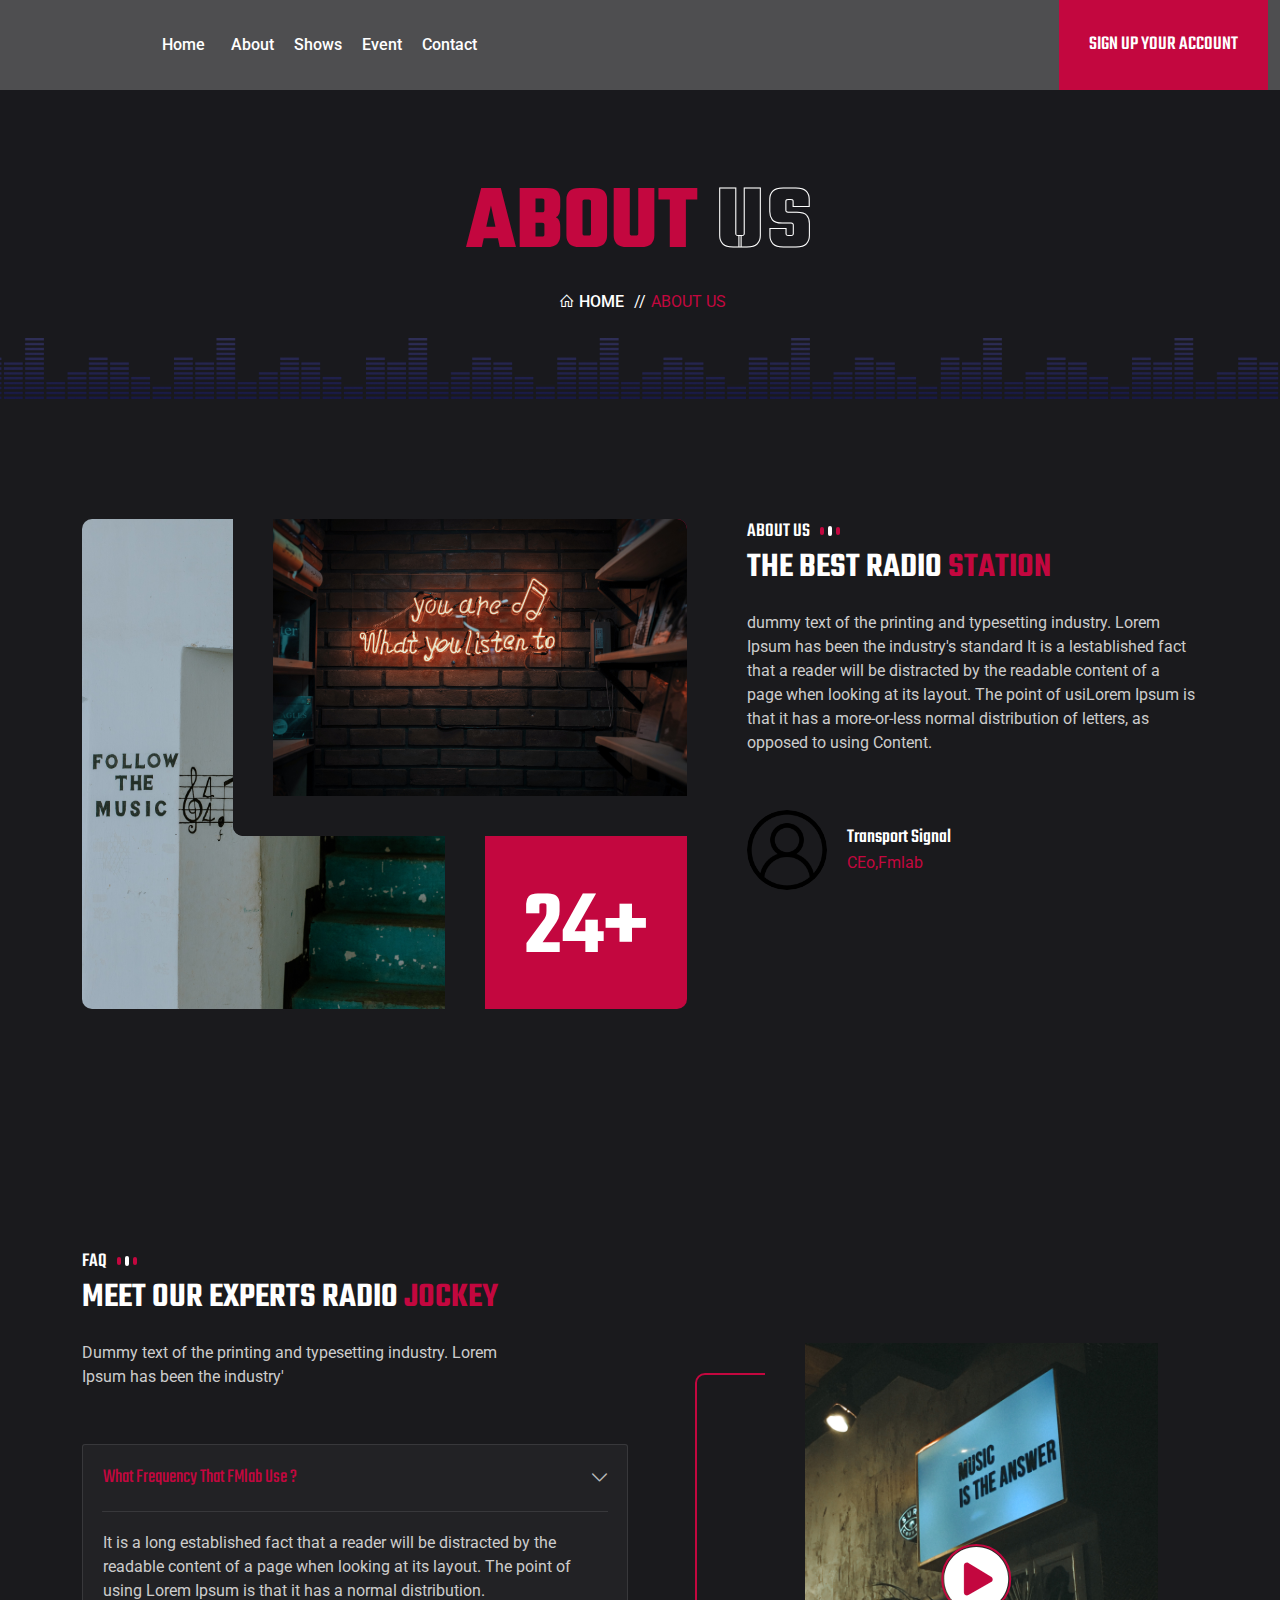
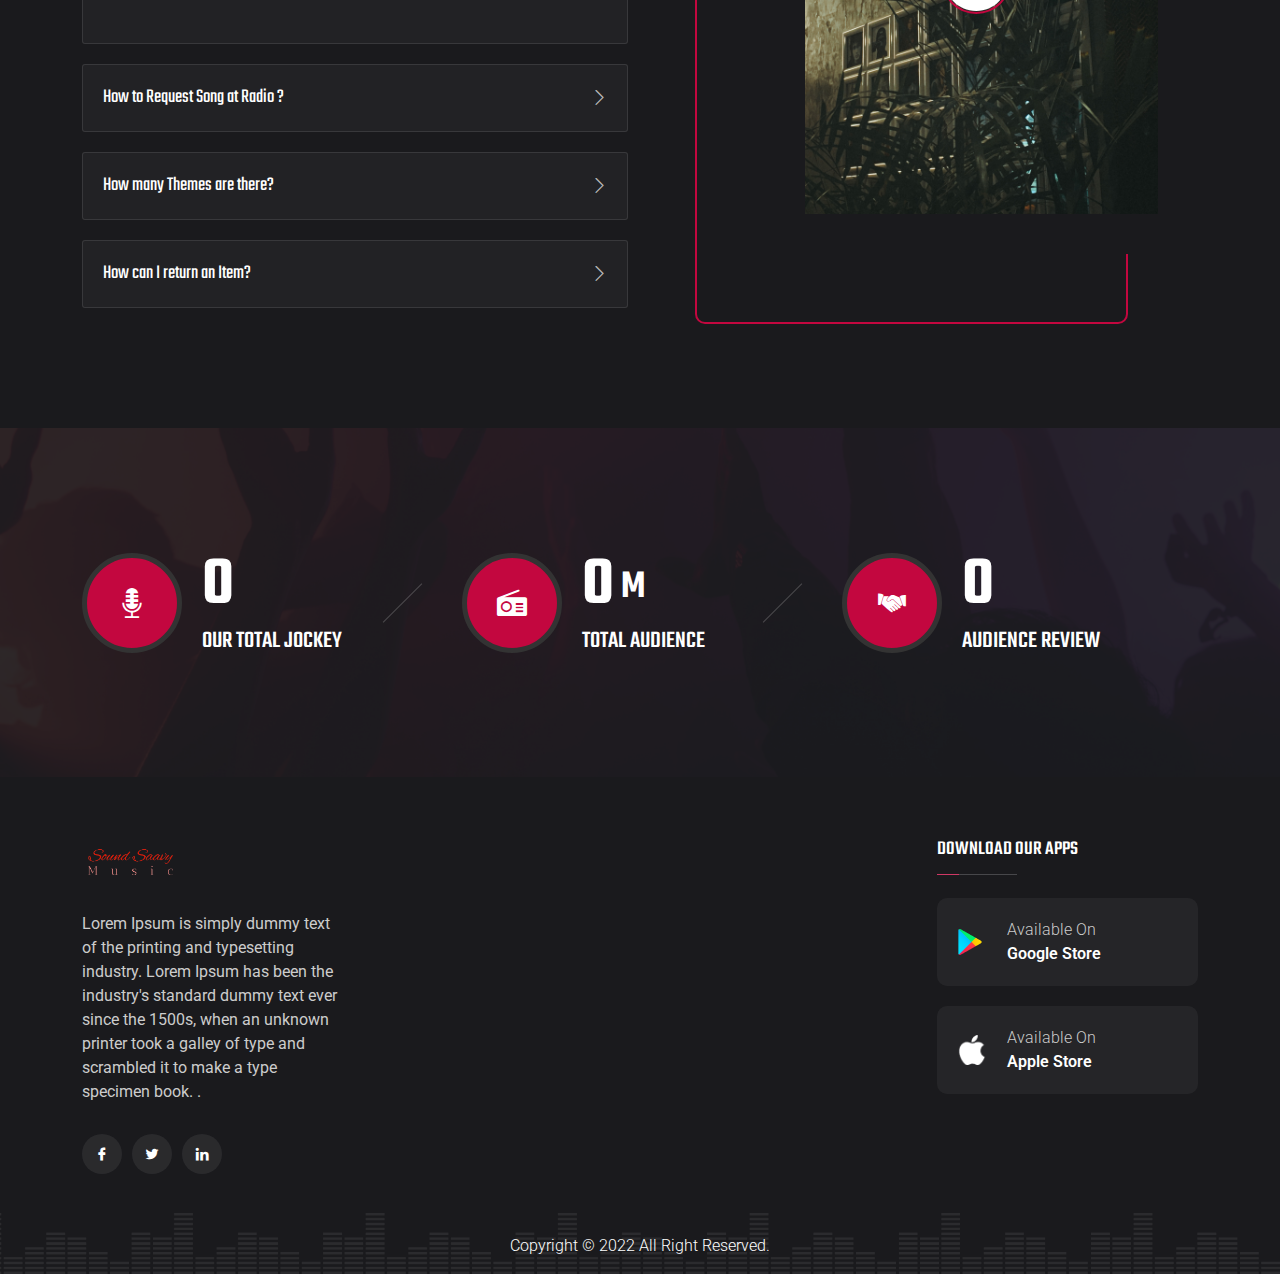
==== commit 7b96eacf: "Final" ====
--- a/about.html
+++ b/about.html
@@ -1,339 +1,373 @@
 <!DOCTYPE html>
 <html lang="en">
-    <head>
-        <meta charset="UTF-8">
-        <meta http-equiv="X-UA-Compatible" content="IE=edge">
-        <meta name="viewport" content="width=device-width, initial-scale=1.0">
-        <!-- Title -->
-        <title> Sound Saavy - Hemaya Santhosh Jayen </title>
-        <!-- Favicon -->
-        <link rel="shortcut icon" href="assets/images/logo/favicon.png">
-        <!-- Bootstrap -->
-        <link rel="stylesheet" href="assets/css/bootstrap.min.css">
-        <!-- Fontawesome -->
-        <link rel="stylesheet" href="assets/css/fontawesome-all.min.css">
-        <!-- Slick -->
-        <link rel="stylesheet" href="assets/css/slick.css">
-        <!-- line awesome -->
-        <link rel="stylesheet" href="assets/css/line-awesome.min.css">
-        <!-- Flaticon -->
-        <link rel="stylesheet" href="assets/css/flaticon.css">
-        <!-- Nice Select -->
-        <link rel="stylesheet" href="assets/css/nice-select.css">
-        <!-- Odometer -->
-        <link rel="stylesheet" href="assets/css/odometer.css">
-        <!-- Fraudio -->
-        <link rel="stylesheet" href="assets/css/fraudio.min.css">
-        <!-- Magnific Popup -->
-        <link rel="stylesheet" href="assets/css/magnific-popup.css">
-        <!-- Main css -->
-        <link rel="stylesheet" href="assets/css/style.css">
-    </head>
-    <body>
-
-    <!-- ==================== Bottom Header End Here ==================== -->
-    <header class="header-bottom" id="header">
-        <div class="container-fluid header-bottom__style-two">
-            <nav class="navbar navbar-header__style-two navbar-expand-lg navbar-light">
-                <a class="navbar-brand logo" href="index.html"><img src="assets/images/logo/Logo.png" alt=""></a>
-                <button class="navbar-toggler header-button" type="button" data-bs-toggle="collapse" data-bs-target="#navbarSupportedContent" aria-controls="navbarSupportedContent" aria-expanded="false" aria-label="Toggle navigation">
-                    <span id="hiddenNav"><i class="las la-bars"></i></span>
-                </button>
-                
-                <div class="signup-button d-lg-block d-none">
-                    <a href="#" class="btn--base header__style-two">Sign Up Your Account</a>
-                </div>
-
-                <div class="toggle-search-box d-lg-none d-block">
-                    <div class="search-icon">
-                        <span class="icon-search"></span>
-                    </div>
-                    <div class="search-input">
-                        <form>
-                            <input type="text" placeholder="Search...">
-                            <button type="submit"><span class="icon-search"></span></button>
-                        </form>
-                    </div>
-                </div>
-
-                <div class="collapse navbar-collapse" id="navbarSupportedContent">
-                    <ul class="navbar-nav nav-menu style-two">
-                        <li class="nav-item dropdown">
-                            <a class="nav-link style-two" href="index.html" role="button" data-bs-toggle="dropdown" aria-expanded="false"> Home <span class="nav-item__icon"></span> <span class="nav-item__icon-microphone"><span class="icon-mic-1"></span></span> </a>
-                        </li> 
-                        <li class="nav-item">
-                            <a class="nav-link style-two" aria-current="page" href="#">About <span class="nav-item__icon-microphone"><span class="icon-mic-1"></span></span></a>
+<head>
+    <meta charset="UTF-8">
+    <meta http-equiv="X-UA-Compatible" content="IE=edge">
+    <meta name="viewport" content="width=device-width, initial-scale=1.0">
+    <!-- Title -->
+    <title> Sound Saavy - Hemaya Santhosh Jayen </title>
+    <!-- Favicon -->
+    <link rel="shortcut icon" href="assets/images/logo/favicon.png">
+    <!-- Bootstrap -->
+    <link rel="stylesheet" href="assets/css/bootstrap.min.css">
+    <!-- Fontawesome -->
+    <link rel="stylesheet" href="assets/css/fontawesome-all.min.css">
+    <!-- Slick -->
+    <link rel="stylesheet" href="assets/css/slick.css">
+    <!-- line awesome -->
+    <link rel="stylesheet" href="assets/css/line-awesome.min.css">
+    <!-- Flaticon -->
+    <link rel="stylesheet" href="assets/css/flaticon.css">
+    <!-- Nice Select -->
+    <link rel="stylesheet" href="assets/css/nice-select.css">
+    <!-- Odometer -->
+    <link rel="stylesheet" href="assets/css/odometer.css">
+    <!-- Fraudio -->
+    <link rel="stylesheet" href="assets/css/fraudio.min.css">
+    <!-- Magnific Popup -->
+    <link rel="stylesheet" href="assets/css/magnific-popup.css">
+    <!-- Main css -->
+    <link rel="stylesheet" href="assets/css/style.css">
+</head>
+<body>
+    
+<!--==================== Preloader Start ====================-->
+<div class="preloader">
+    <div class="loader-p"></div>
+</div>
+<!--==================== Preloader End ====================-->
+
+<!-- ==================== Bottom Header End Here ==================== -->
+<header class="header-bottom" id="header">
+    <div class="container-fluid header-bottom__style-two">
+        <nav class="navbar navbar-header__style-two navbar-expand-lg navbar-light">
+            <a class="navbar-brand logo" href="index.html"><img src="assets/images/logo/Logo.png" alt=""></a>
+            <button class="navbar-toggler header-button" type="button" data-bs-toggle="collapse" data-bs-target="#navbarSupportedContent" aria-controls="navbarSupportedContent" aria-expanded="false" aria-label="Toggle navigation">
+                <span id="hiddenNav"><i class="las la-bars"></i></span>
+            </button>
+            
+            <div class="signup-button d-lg-block d-none">
+                <a href="#" class="btn--base header__style-two">Sign Up Your Account</a>
+            </div>
+
+            <div class="toggle-search-box d-lg-none d-block">
+                <div class="search-icon">
+                    <span class="icon-search"></span>
+                </div>
+                <div class="search-input">
+                    <form>
+                        <input type="text" placeholder="Search...">
+                        <button type="submit"><span class="icon-search"></span></button>
+                    </form>
+                </div>
+            </div>
+
+            <div class="collapse navbar-collapse" id="navbarSupportedContent">
+                <ul class="navbar-nav nav-menu style-two">
+                    <li class="nav-item dropdown">
+                        <a class="nav-link style-two" href="index.html"> Home <span class="nav-item__icon"></span> <span class="nav-item__icon-microphone"><span class="icon-mic-1"></span></span> </a>
+                    </li>
+                    <li class="nav-item">
+                        <a class="nav-link style-two" aria-current="page" href="#">About <span class="nav-item__icon-microphone"><span class="icon-mic-1"></span></span></a>
+                    </li>
+                    <li class="nav-item">
+                        <a class="nav-link style-two" href="show.html">Shows <span class="nav-item__icon-microphone"><span class="icon-mic-1"></span></span></a>
+                    </li> 
+                    <li class="nav-item">
+                        <a class="nav-link style-two" href="event.html">Event <span class="nav-item__icon-microphone"><span class="icon-mic-1"></span></span></a>
+                    </li>
+                    <li class="nav-item">
+                        <a class="nav-link style-two" href="contact.html">Contact <span class="nav-item__icon-microphone"><span class="icon-mic-1"></span></span> </a>
+                    </li>
+                    <li class="nav-item d-lg-none d-block">
+                        <div class="signup-button">
+                            <a href="#" class="btn--base w-100 bg--base">Sign Up Your Account</a>
+                        </div>
+                    </li>
+                </ul>
+            </div>
+        </nav>
+    </div>
+</header>
+<!-- ==================== Bottom Header End Here ==================== -->
+
+<!-- ============================ Breacumb Start ========================-->
+<div class="breadcumb bg-overlay-one">
+    <div class="breadcumb__bottom-thumb">
+        <img src="assets/images/thumb/banner-bid.png" alt="">
+    </div>
+    <div class="container">
+        <div class="row justify-content-center">
+            <div class="col-lg-8">
+                <div class="breadcumb__wrapper">
+                    <span class="breadcumb__title">About <span class="breadcumb__title-lighten">us</span></span>
+                    <ul class="breadcumb__list">
+                        <li class="breadcumb__item"><a href="index.html" class="breadcumb__link"> <i class="las la-home"></i>  Home</a> </li>
+                        <li class="breadcumb__item"> //</li>
+                        <li class="breadcumb__item-text">About  us </li>
+                    </ul>
+                </div>
+            </div>
+        </div>
+    </div>
+</div>
+<!-- ============================ Breacumb End ========================-->
+
+<!-- ============================ About Us Start ========================-->
+<section class="about-us py-120">
+    <div class="container">
+        <div class="row gy-4">
+            <div class="col-md-7 pe-lg-5">
+                <div class="about-left">
+                    <div class="about-left__thumbs">
+                        <img src="assets/images/thumb/about-img-01.jpeg" alt="">
+                        <img src="assets/images/thumb/about-img-02.jpeg" alt="">
+                    </div>
+                    <div class="about-24">
+                        <span class="about-24__text">24+</span>
+                    </div>
+                </div>
+            </div>
+            <div class="col-md-5">
+                <div class="about-content">
+                    <div class="section-heading style-two">
+                        <h5 class="section-heading__subtitle"><span class="section-heading__bars bars-one"></span> About us <span class="section-heading__bars bars-two"></span></h5>
+                        <h2 class="section-heading__title">the best radio <span class="section-heading__title-colored"> station</span> </h2>
+                        <p class="section-heading__desc">dummy text of the printing and typesetting industry. Lorem 
+                            Ipsum has been the industry's standard It is a lestablished fact that a reader will be distracted by the readable content of a page when looking at its layout. The point of usiLorem Ipsum is that it has a more-or-less normal distribution of letters, as opposed to using Content.</p>
+                    </div>
+                    <div class="about-info">
+                        <div class="about-info__thumb">
+                            <img src="assets/images/thumb/tab-img-01.png" alt="">
+                        </div>
+                        <div class="about-info__details">
+                            <h5 class="about-info__name">Transport Signal</h5>
+                            <span class="about-info__designation">CEo,Fmlab</span>
+                        </div>
+                    </div>
+                </div>
+            </div>
+        </div>
+    </div>
+</section>
+<!-- ============================ About Us End ========================-->
+
+<!-- ==================== Faq Start Here ==================== -->
+<section class="faq py-120">
+    <div class="container">
+        <div class="row gy-4 align-items-start align-items-lg-center">
+            <div class="col-lg-5 col-lg-6">
+                <div class="section-heading style-two">
+                    <h5 class="section-heading__subtitle"><span class="section-heading__bars bars-one"></span> faq <span class="section-heading__bars bars-two"></span></h5>
+                    <h2 class="section-heading__title"> Meet Our Experts radio <span class="section-heading__title-colored">jockey</span> </h2>
+                    <p class="section-heading__desc">Dummy text of the printing and typesetting industry. Lorem Ipsum has been the industry'</p>
+                </div>
+                <div class="accordion custom--accordion" id="accordionExample">
+                    <div class="accordion-item">
+                      <h5 class="accordion-header" id="headingOne">
+                        <button class="accordion-button" type="button" data-bs-toggle="collapse" data-bs-target="#collapseOne" aria-expanded="true" aria-controls="collapseOne">
+                            What Frequency That  FMlab Use ?
+                        </button>
+                      </h5>
+                      <div id="collapseOne" class="accordion-collapse collapse show" aria-labelledby="headingOne" data-bs-parent="#accordionExample">
+                        <div class="accordion-body">
+                          <p class="accordion-body__desc">It is a long established fact that a reader will be distracted by the readable content of a page when looking at its layout. The point of using Lorem Ipsum is that it has a normal distribution.</p>
+                        </div>
+                      </div>
+                    </div>
+                    <div class="accordion-item">
+                      <h5 class="accordion-header" id="headingTwo">
+                        <button class="accordion-button collapsed" type="button" data-bs-toggle="collapse" data-bs-target="#collapseTwo" aria-expanded="false" aria-controls="collapseTwo">
+                            How to Request Song at Radio ? 
+                        </button>
+                      </h5>
+                      <div id="collapseTwo" class="accordion-collapse collapse" aria-labelledby="headingTwo" data-bs-parent="#accordionExample">
+                        <div class="accordion-body">
+                            <p class="accordion-body__desc">It was popularised in the 1960s with the release of Letraset sheets containing Lorem Ipsum passages The generated Lorem Ipsum is therefore always free from repetition</p>
+                        </div>
+                      </div>
+                    </div>
+                    <div class="accordion-item">
+                      <h5 class="accordion-header" id="headingThree">
+                        <button class="accordion-button collapsed" type="button" data-bs-toggle="collapse" data-bs-target="#collapseThree" aria-expanded="false" aria-controls="collapseThree">
+                            How many Themes are there?
+                        </button>
+                      </h5>
+                      <div id="collapseThree" class="accordion-collapse collapse" aria-labelledby="headingThree" data-bs-parent="#accordionExample">
+                        <div class="accordion-body">
+                            <p class="accordion-body__desc">There are many variations of passages of Lorem Ipsum available, but the majority have suffered alteration in some form, by injected humour, or randomised words which don't look even slightly believable. </p>
+                        </div>
+                      </div>
+                    </div>
+                    <div class="accordion-item">
+                      <h5 class="accordion-header" id="headingFour">
+                        <button class="accordion-button collapsed" type="button" data-bs-toggle="collapse" data-bs-target="#collapseFour" aria-expanded="false" aria-controls="collapseFour">
+                            How can I return an Item?
+                        </button>
+                      </h5>
+                      <div id="collapseFour" class="accordion-collapse collapse" aria-labelledby="headingFour" data-bs-parent="#accordionExample">
+                        <div class="accordion-body">
+                            <p class="accordion-body__desc">If you are going to use a passage of Lorem Ipsum, you need to be sure there isn't anything embarrassing hidden in the middle of text. All the Lorem Ipsum generators on the Internet tend to repeat predefined chunks as necessary,</p>
+                        </div>
+                      </div>
+                    </div>
+                </div>
+            </div>
+            <div class="col-lg-6 col-lg-6 ps-lg-5">
+                <div class="accordion-right">
+                    <div class="accordion-right__thumb">
+                        <img src="assets/images/thumb/accordion-img.jpeg" alt="">
+                        <audio class="fraudio circle-audio center-position">
+                            <source src="assets/audios/love.mp3" type="audio/mpeg">
+                        </audio>
+                    </div>
+                </div>
+            </div>
+        </div>
+    </div>
+</section>
+<!-- ==================== Faq End Here ==================== -->
+
+<!--=================================== Counter Up start=================================== -->
+<div class="counterup-wrapper py-120 bg-img bg-overlay-one" style="background-image: url(assets/images/thumb/counterup-bg.png);">
+    <div class="container">
+        <div class="row justify-content-center gy-4 counter-item-wrapper">
+            <div class="col-lg-4 col-md-6">
+                <div class="counterup-item">
+                    <div class="counterup-item__icon">
+                        <span class="icon-mic-1"></span>
+                    </div>
+                    <div class="counterup-item__content">
+                        <div class="counterup-item__number">
+                            <h1 class="counterup-item__text"><span class="odometer" data-odometer-final="205">0</span></h1>
+                        </div>
+                        <h4 class="counterup-item__desc"> our Total jockey </h4>
+                    </div>
+                </div>
+            </div>
+            <div class="col-lg-4 col-md-6">
+                <div class="counterup-item">
+                    <div class="counterup-item__icon">
+                        <span class="icon-radio-1"></span>
+                    </div>
+                    <div class="counterup-item__content">
+                        <div class="counterup-item__number">
+                                <h1 class="counterup-item__text"><span class="odometer" data-odometer-final="98">0</span> M</h1>
+                        </div>
+                        <h4 class="counterup-item__desc"> Total Audience </h4>
+                    </div>
+                </div>
+            </div>
+            <div class="col-lg-4 col-md-6">
+                <div class="counterup-item">
+                    <div class="counterup-item__icon">
+                        <span class="icon-handshake-1"></span>
+                    </div>
+                    <div class="counterup-item__content">
+                        <div class="counterup-item__number">
+                                <h1 class="counterup-item__text"><span class="odometer" data-odometer-final="5.9">0</span></h1>
+                        </div>
+                        <h4 class="counterup-item__desc">  Audience Review </h4>
+                    </div>
+                </div>
+            </div>
+        </div>
+    </div>
+</div>
+<!--=================================== Counter Up End ===================================-->
+
+<!-- ==================== Footer End Here ==================== -->
+<footer class="footer-area bg-img" style="background-image: url(assets/images/thumb/footer-bid.png);">
+    <div class="container footer-top py-60">
+        <div class="row justify-content-center gy-5">
+            <div class="col-xl-3 col-sm-6">
+                <div class="footer-item">
+                    <div class="footer-item__logo">
+                        <a href="index.html"> <img src="assets/images/logo/footer-logo.png" alt=""></a>
+                    </div>
+                    <p class="footer-item__desc">Lorem Ipsum is simply dummy text of the printing and typesetting industry. Lorem Ipsum has been the industry's standard dummy text ever since the 1500s, when an unknown printer took a galley of type and scrambled it to make a type specimen book. 
+                        .</p>
+                    <ul class="social-list style-two">
+                        <li class="social-list__item"><a href="https://www.facebook.com" class="social-list__link"><span class="icon-facebook"></span></a> </li>
+                        <li class="social-list__item"><a href="https://www.twitter.com" class="social-list__link"> <span class="icon-twitter"></span></a></li>
+                        <li class="social-list__item"><a href="https://www.linkedin.com" class="social-list__link"> <span class="icon-linkedin"></span></a></li>
+                    </ul>
+                </div>
+            </div>
+            <div class="col-xl-3 col-sm-6">
+                <div class="footer-item">
+                </div>
+            </div>
+            <div class="col-xl-3 col-sm-6">
+                <div class="footer-item">
+                </div>
+            </div>
+            <div class="col-xl-3 col-sm-6">
+                <div class="footer-item">
+                    <h5 class="footer-item__title">download our apps</h5>
+                    <ul class="download-list">
+                        <li class="download-list__item">
+                            <a href="https://play.google.com/store/games?hl=en&gl=US" class="download-list__link w-100">
+                                <div class="download-list__icon">
+                                    <img src="assets/images/icons/play-icon.png" alt="">
+                                </div>
+                                <div class="download-list__content">
+                                    <span class="download-list__subtitle">Available On</span>
+                                    <span class="download-list__title">Google Store</span>
+                                </div>
+                            </a>
                         </li>
-                        <li class="nav-item">
-                            <a class="nav-link style-two" href="contact.html">Contact <span class="nav-item__icon-microphone"><span class="icon-mic-1"></span></span> </a>
-                        </li>
-                        <li class="nav-item d-lg-none d-block">
-                            <div class="signup-button">
-                                <a href="#" class="btn--base w-100 bg--base">Sign Up Your Account</a>
-                            </div>
+                        <li class="download-list__item">
+                            <a href="https://www.apple.com/app-store/" class="download-list__link w-100">
+                                <div class="download-list__icon">
+                                    <img src="assets/images/icons/apple.png" alt="">
+                                </div>
+                                <div class="download-list__content">
+                                    <span class="download-list__subtitle">Available On</span>
+                                    <span class="download-list__title">Apple Store</span>
+                                </div>
+                            </a>
                         </li>
                     </ul>
                 </div>
-            </nav>
-        </div>
-    </header>
-    <!-- ==================== Bottom Header End Here ==================== -->
-
-    <!-- ============================ Breacumb Start ========================-->
-    <div class="breadcumb bg-overlay-one">
-        <div class="breadcumb__bottom-thumb">
-            <img src="assets/images/thumb/banner-bid.png" alt="">
-        </div>
-        <div class="container">
-            <div class="row justify-content-center">
-                <div class="col-lg-8">
-                    <div class="breadcumb__wrapper">
-                        <span class="breadcumb__title">About <span class="breadcumb__title-lighten">us</span></span>
-                        <ul class="breadcumb__list">
-                            <li class="breadcumb__item"><a href="index.html" class="breadcumb__link"> <i class="las la-home"></i>  Home</a> </li>
-                            <li class="breadcumb__item"> //</li>
-                            <li class="breadcumb__item-text">About  us </li>
-                        </ul>
-                    </div>
-                </div>
-            </div>
-        </div>
-    </div>
-    <!-- ============================ Breacumb End ========================-->
-
-    <!-- ============================ About Us Start ========================-->
-    <section class="about-us py-120">
-        <div class="container">
-            <div class="row gy-4">
-                <div class="col-md-7 pe-lg-5">
-                    <div class="about-left">
-                        <div class="about-left__thumbs">
-                            <img src="assets/images/thumb/about-img-01.jpeg" alt="">
-                            <img src="assets/images/thumb/about-img-02.jpeg" alt="">
-                        </div>
-                        <div class="about-24">
-                            <span class="about-24__text">24+</span>
-                        </div>
-                    </div>
-                </div>
-                <div class="col-md-5">
-                    <div class="about-content">
-                        <div class="section-heading style-two">
-                            <h5 class="section-heading__subtitle"><span class="section-heading__bars bars-one"></span> About us <span class="section-heading__bars bars-two"></span></h5>
-                            <h2 class="section-heading__title">the best radio <span class="section-heading__title-colored"> station</span> </h2>
-                            <p class="section-heading__desc">dummy text of the printing and typesetting industry. Lorem 
-                                Ipsum has been the industry's standard It is a lestablished fact that a reader will be distracted by the readable content of a page when looking at its layout. The point of usiLorem Ipsum is that it has a more-or-less normal distribution of letters, as opposed to using Content.</p>
-                        </div>
-                        <div class="about-info">
-                            <div class="about-info__thumb">
-                                <img src="assets/images/thumb/about-img.png" alt="">
-                            </div>
-                            <div class="about-info__details">
-                                <h5 class="about-info__name">Transport Signal</h5>
-                                <span class="about-info__designation">CEo,Fmlab</span>
-                            </div>
-                        </div>
-                    </div>
-                </div>
-            </div>
-        </div>
-    </section>
-    <!-- ============================ About Us End ========================-->
-
-    <!-- ==================== Faq Start Here ==================== -->
-    <section class="faq py-120">
-        <div class="container">
-            <div class="row gy-4 align-items-start align-items-lg-center">
-                <div class="col-lg-5 col-lg-6">
-                    <div class="section-heading style-two">
-                        <h5 class="section-heading__subtitle"><span class="section-heading__bars bars-one"></span> faq <span class="section-heading__bars bars-two"></span></h5>
-                        <h2 class="section-heading__title"> Meet Our Experts radio <span class="section-heading__title-colored">jockey</span> </h2>
-                        <p class="section-heading__desc">Dummy text of the printing and typesetting industry. Lorem Ipsum has been the industry'</p>
-                    </div>
-                    <div class="accordion custom--accordion" id="accordionExample">
-                        <div class="accordion-item">
-                        <h5 class="accordion-header" id="headingOne">
-                            <button class="accordion-button" type="button" data-bs-toggle="collapse" data-bs-target="#collapseOne" aria-expanded="true" aria-controls="collapseOne">
-                                What Frequency That  FMlab Use ?
-                            </button>
-                        </h5>
-                        <div id="collapseOne" class="accordion-collapse collapse show" aria-labelledby="headingOne" data-bs-parent="#accordionExample">
-                            <div class="accordion-body">
-                            <p class="accordion-body__desc">It is a long established fact that a reader will be distracted by the readable content of a page when looking at its layout. The point of using Lorem Ipsum is that it has a normal distribution.</p>
-                            </div>
-                        </div>
-                        </div>
-                        <div class="accordion-item">
-                        <h5 class="accordion-header" id="headingTwo">
-                            <button class="accordion-button collapsed" type="button" data-bs-toggle="collapse" data-bs-target="#collapseTwo" aria-expanded="false" aria-controls="collapseTwo">
-                                How to Request Song at Radio ? 
-                            </button>
-                        </h5>
-                        <div id="collapseTwo" class="accordion-collapse collapse" aria-labelledby="headingTwo" data-bs-parent="#accordionExample">
-                            <div class="accordion-body">
-                                <p class="accordion-body__desc">It was popularised in the 1960s with the release of Letraset sheets containing Lorem Ipsum passages The generated Lorem Ipsum is therefore always free from repetition</p>
-                            </div>
-                        </div>
-                        </div>
-                        <div class="accordion-item">
-                        <h5 class="accordion-header" id="headingThree">
-                            <button class="accordion-button collapsed" type="button" data-bs-toggle="collapse" data-bs-target="#collapseThree" aria-expanded="false" aria-controls="collapseThree">
-                                How many Themes are there?
-                            </button>
-                        </h5>
-                        <div id="collapseThree" class="accordion-collapse collapse" aria-labelledby="headingThree" data-bs-parent="#accordionExample">
-                            <div class="accordion-body">
-                                <p class="accordion-body__desc">There are many variations of passages of Lorem Ipsum available, but the majority have suffered alteration in some form, by injected humour, or randomised words which don't look even slightly believable. </p>
-                            </div>
-                        </div>
-                        </div>
-                        <div class="accordion-item">
-                        <h5 class="accordion-header" id="headingFour">
-                            <button class="accordion-button collapsed" type="button" data-bs-toggle="collapse" data-bs-target="#collapseFour" aria-expanded="false" aria-controls="collapseFour">
-                                How can I return an Item?
-                            </button>
-                        </h5>
-                        <div id="collapseFour" class="accordion-collapse collapse" aria-labelledby="headingFour" data-bs-parent="#accordionExample">
-                            <div class="accordion-body">
-                                <p class="accordion-body__desc">If you are going to use a passage of Lorem Ipsum, you need to be sure there isn't anything embarrassing hidden in the middle of text. All the Lorem Ipsum generators on the Internet tend to repeat predefined chunks as necessary,</p>
-                            </div>
-                        </div>
-                        </div>
-                    </div>
-                </div>
-                <div class="col-lg-6 col-lg-6 ps-lg-5">
-                    <div class="accordion-right">
-                        <div class="accordion-right__thumb">
-                            <img src="assets/images/thumb/accordion-img.jpeg" alt="">
-                            <audio class="fraudio circle-audio center-position">
-                                <source src="assets/audios/love.mp3" type="audio/mpeg">
-                            </audio>
-                        </div>
-                    </div>
-                </div>
-            </div>
-        </div>
-    </section>
-    <!-- ==================== Faq End Here ==================== -->
-
-    <!--=================================== Counter Up start=================================== -->
-    <div class="counterup-wrapper py-120 bg-img bg-overlay-one" style="background-image: url(assets/images/thumb/counterup-bg.png);">
-        <div class="container">
-            <div class="row justify-content-center gy-4 counter-item-wrapper">
-                <div class="col-lg-4 col-md-6">
-                    <div class="counterup-item">
-                        <div class="counterup-item__icon">
-                            <span class="icon-mic-1"></span>
-                        </div>
-                        <div class="counterup-item__content">
-                            <div class="counterup-item__number">
-                                <h1 class="counterup-item__text"><span class="odometer" data-odometer-final="205">0</span></h1>
-                            </div>
-                            <h4 class="counterup-item__desc"> our Total jockey </h4>
-                        </div>
-                    </div>
-                </div>
-                <div class="col-lg-4 col-md-6">
-                    <div class="counterup-item">
-                        <div class="counterup-item__icon">
-                            <span class="icon-radio-1"></span>
-                        </div>
-                        <div class="counterup-item__content">
-                            <div class="counterup-item__number">
-                                    <h1 class="counterup-item__text"><span class="odometer" data-odometer-final="98">0</span> M</h1>
-                            </div>
-                            <h4 class="counterup-item__desc"> Total Audience </h4>
-                        </div>
-                    </div>
-                </div>
-                <div class="col-lg-4 col-md-6">
-                    <div class="counterup-item">
-                        <div class="counterup-item__icon">
-                            <span class="icon-handshake-1"></span>
-                        </div>
-                        <div class="counterup-item__content">
-                            <div class="counterup-item__number">
-                                    <h1 class="counterup-item__text"><span class="odometer" data-odometer-final="5.9">0</span></h1>
-                            </div>
-                            <h4 class="counterup-item__desc">  Audience Review </h4>
-                        </div>
-                    </div>
-                </div>
-            </div>
-        </div>
-    </div>
-    <!--=================================== Counter Up End ===================================-->
-
-    <!-- ==================== Footer End Here ==================== -->
-    <footer class="footer-area bg-img" style="background-image: url(assets/images/thumb/footer-bid.png);">
-        <div class="container footer-top py-60">
-            <div class="row justify-content-center gy-5">
-                <div class="col-xl-3 col-sm-6">
-                    <div class="footer-item">
-                        <div class="footer-item__logo">
-                            <a href="index.html"> <img src="assets/images/logo/footer-logo.png" alt=""></a>
-                        </div>
-                        <p class="footer-item__desc">Lorem Ipsum is simply dummy text of the printing and typesetting industry. Lorem Ipsum has been the industry's standard dummy text ever since the 1500s, when an unknown printer took a galley of type and scrambled it to make a type specimen book. 
-                            .</p>
-                        <ul class="social-list style-two">
-                            <li class="social-list__item"><a href="https://www.facebook.com" class="social-list__link"><span class="icon-facebook"></span></a> </li>
-                            <li class="social-list__item"><a href="https://www.twitter.com" class="social-list__link"> <span class="icon-twitter"></span></a></li>
-                            <li class="social-list__item"><a href="https://www.linkedin.com" class="social-list__link"> <span class="icon-linkedin"></span></a></li>
-                        </ul>
-                    </div>
-                </div>
-                <div class="col-xl-3 col-sm-6">
-                    <div class="footer-item">
-                    </div>
-                </div>
-                <div class="col-xl-3 col-sm-6">
-                    <div class="footer-item">
-                    </div>
-                </div>
-                <div class="col-xl-3 col-sm-6">
-                    <div class="footer-item">
-                        <h5 class="footer-item__title">download our apps</h5>
-                        <ul class="download-list">
-                            <li class="download-list__item">
-                                <a href="https://play.google.com/store/games?hl=en&gl=US" class="download-list__link w-100">
-                                    <div class="download-list__icon">
-                                        <img src="assets/images/icons/play-icon.png" alt="">
-                                    </div>
-                                    <div class="download-list__content">
-                                        <span class="download-list__subtitle">Available On</span>
-                                        <span class="download-list__title">Google Store</span>
-                                    </div>
-                                </a>
-                            </li>
-                            <li class="download-list__item">
-                                <a href="https://www.apple.com/app-store/" class="download-list__link w-100">
-                                    <div class="download-list__icon">
-                                        <img src="assets/images/icons/apple.png" alt="">
-                                    </div>
-                                    <div class="download-list__content">
-                                        <span class="download-list__subtitle">Available On</span>
-                                        <span class="download-list__title">Apple Store</span>
-                                    </div>
-                                </a>
-                            </li>
-                        </ul>
-                    </div>
-                </div>
-            </div>
-        </div>
-        <!-- bottom Footer -->
-    <div class="bottom-footer pb-3">
-        <div class="container">
-            <div class="row gy-3">
-                <div class="col-md-12 text-center">
-                    <div class="bottom-footer-text text-white"> Copyright © 2022 All Right Reserved.</div>
-                </div>
-            </div>
-        </div>
-    </div>
-    </footer>
-    <!-- ==================== Footer End Here ==================== -->
-    <a class="scroll-top"><i class="fas fa-angle-double-up"></i></a>
-
-    </body>
+            </div>
+        </div>
+    </div>
+    <!-- bottom Footer -->
+<div class="bottom-footer pb-3">
+    <div class="container">
+        <div class="row gy-3">
+            <div class="col-md-12 text-center">
+                <div class="bottom-footer-text text-white"> Copyright © 2022 All Right Reserved.</div>
+            </div>
+        </div>
+    </div>
+</div>
+</footer>
+<!-- ==================== Footer End Here ==================== -->
+<a class="scroll-top"><i class="fas fa-angle-double-up"></i></a>
+
+
+<!-- Jquery js -->
+<script src="assets/js/jquery-3.6.0.min.js"></script>
+<!-- Popper js -->
+<script src="assets/js/popper.min.js"></script>
+<!-- Bootstrap js -->
+<script src="assets/js/bootstrap.min.js"></script>
+<!-- Slick js -->
+<script src="assets/js/slick.min.js"></script>
+<!-- nice Select js -->
+<script src="assets/js/jquery.nice-select.min.js"></script>
+<!-- Odometer js -->
+<script src="assets/js/odometer.min.js"></script>
+<!-- Viewport js -->
+<script src="assets/js/viewport.jquery.js"></script>
+<!-- Fraudio js -->
+<script src="assets/js/fraudio.min.js"></script>
+<!-- Magnific Popup js -->
+<script src="assets/js/magnific-popup.min.js"></script>
+<!-- Main js -->
+<script src="assets/js/main.js"></script>
+
+</body>
 </html>